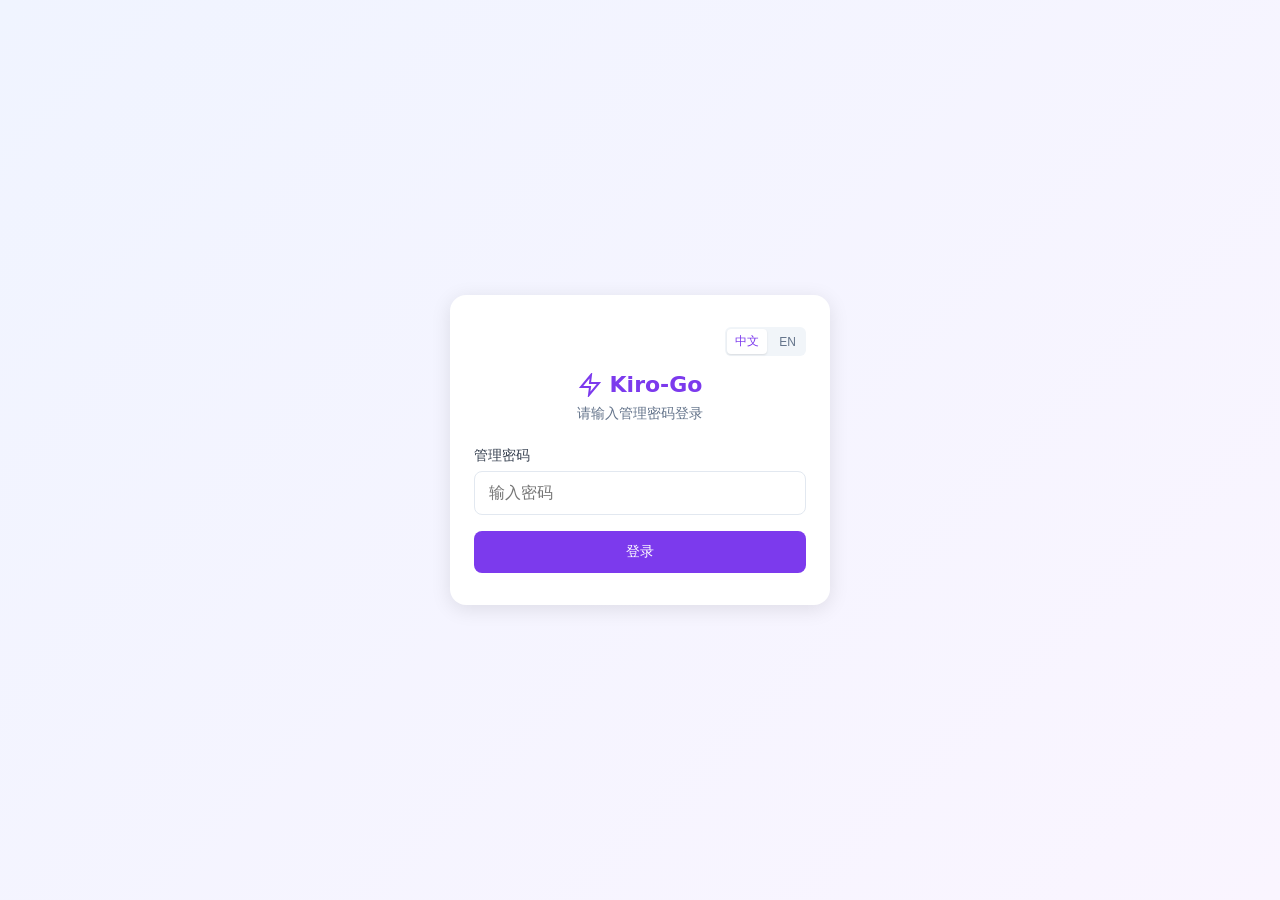
==== web/index-legacy.html @ 4f29f9e7 "feat: modernize admin web UI (#75) * feat: modernize admin web UI  * fix admin UI review feedback" ====
<!DOCTYPE html>
<html lang="zh">

<head>
    <meta charset="UTF-8">
    <meta name="viewport" content="width=device-width, initial-scale=1.0, maximum-scale=1.0, user-scalable=no">
    <title>Kiro-Go</title>
    <style>
        * {
            box-sizing: border-box;
            margin: 0;
            padding: 0;
        }

        body {
            font-family: system-ui, -apple-system, sans-serif;
            background: #f8fafc;
            color: #1e293b;
            min-height: 100vh;
            -webkit-tap-highlight-color: transparent;
        }

        .container {
            max-width: 1100px;
            margin: 0 auto;
            padding: 16px;
        }

        .login-wrapper {
            min-height: 100vh;
            display: flex;
            align-items: center;
            justify-content: center;
            background: linear-gradient(135deg, #f0f4ff 0%, #faf5ff 100%);
            padding: 16px;
        }

        .login-box {
            background: #fff;
            padding: 32px 24px;
            border-radius: 16px;
            box-shadow: 0 4px 20px rgba(0, 0, 0, 0.1);
            width: 100%;
            max-width: 380px;
        }

        .login-box h1 {
            text-align: center;
            color: #7c3aed;
            margin-bottom: 8px;
            font-size: 22px;
            justify-content: center;
        }

        .login-box p {
            text-align: center;
            color: #64748b;
            margin-bottom: 24px;
            font-size: 14px;
        }

        .form-group {
            margin-bottom: 16px;
        }

        label {
            display: block;
            margin-bottom: 6px;
            color: #374151;
            font-size: 14px;
            font-weight: 500;
        }

        input[type="text"],
        input[type="password"],
        input[type="number"],
        select,
        textarea {
            width: 100%;
            padding: 12px 14px;
            border: 1px solid #e2e8f0;
            border-radius: 8px;
            font-size: 16px;
            background: #fff;
            color: #1e293b;
            -webkit-appearance: none;
        }

        input:focus,
        textarea:focus {
            outline: none;
            border-color: #7c3aed;
            box-shadow: 0 0 0 3px rgba(124, 58, 237, 0.1);
        }

        textarea {
            resize: vertical;
            min-height: 100px;
            font-family: monospace;
            font-size: 14px;
        }

        .btn {
            padding: 12px 18px;
            border: none;
            border-radius: 8px;
            cursor: pointer;
            font-size: 14px;
            font-weight: 500;
            transition: all 0.2s;
            touch-action: manipulation;
        }

        .btn-primary {
            background: #7c3aed;
            color: white;
        }

        .btn-primary:hover,
        .btn-primary:active {
            background: #6d28d9;
        }

        .btn-danger {
            background: #ef4444;
            color: white;
        }

        .btn-secondary {
            background: #f1f5f9;
            color: #374151;
        }

        .btn-success {
            background: #10B981;
            color: white;
        }

        .btn-sm {
            padding: 8px 12px;
            font-size: 13px;
        }

        .card {
            background: #fff;
            border-radius: 12px;
            padding: 16px;
            margin-bottom: 16px;
            box-shadow: 0 1px 3px rgba(0, 0, 0, 0.1);
        }

        .card-header {
            display: flex;
            justify-content: space-between;
            align-items: center;
            margin-bottom: 16px;
            padding-bottom: 12px;
            border-bottom: 1px solid #e2e8f0;
            flex-wrap: wrap;
            gap: 12px;
        }

        .card-title {
            font-size: 16px;
            font-weight: 600;
        }

        .card-actions {
            display: flex;
            gap: 8px;
            flex-wrap: wrap;
        }

        .stats-grid {
            display: grid;
            grid-template-columns: repeat(3, 1fr);
            gap: 10px;
            margin-bottom: 20px;
        }

        .stat-card {
            background: #fff;
            border-radius: 10px;
            padding: 12px 8px;
            text-align: center;
            box-shadow: 0 1px 3px rgba(0, 0, 0, 0.1);
        }

        .stat-value {
            font-size: 20px;
            font-weight: 700;
            color: #7c3aed;
        }

        .stat-label {
            font-size: 11px;
            color: #64748b;
            margin-top: 2px;
        }

        .badge {
            display: inline-block;
            padding: 3px 8px;
            border-radius: 4px;
            font-size: 11px;
            font-weight: 500;
            white-space: nowrap;
        }

        .badge-success {
            background: #dcfce7;
            color: #16a34a;
        }

        .badge-warning {
            background: #fef3c7;
            color: #d97706;
        }

        .badge-error {
            background: #fee2e2;
            color: #dc2626;
        }

        .badge-info {
            background: #ede9fe;
            color: #7c3aed;
        }

        .badge-pro {
            background: #3b82f6;
            color: white;
        }

        .badge-proplus {
            background: #8b5cf6;
            color: white;
        }

        .badge-power {
            background: #f59e0b;
            color: white;
        }

        .badge-free {
            background: #6b7280;
            color: white;
        }

        .badge-trial {
            background: #10b981;
            color: white;
        }

        .badge-banned {
            background: #dc2626;
            color: white;
        }

        .badge-suspended {
            background: #f59e0b;
            color: white;
        }

        .modal {
            display: none;
            position: fixed;
            top: 0;
            left: 0;
            width: 100%;
            height: 100%;
            background: rgba(0, 0, 0, 0.5);
            z-index: 1000;
            padding: 16px;
            overflow-y: auto;
        }

        .modal.active {
            display: flex;
            align-items: flex-start;
            justify-content: center;
            padding-top: 5vh;
        }

        .modal-content {
            background: #fff;
            border-radius: 12px;
            padding: 20px;
            width: 100%;
            max-width: 600px;
            margin-bottom: 20px;
        }

        .modal-header {
            display: flex;
            justify-content: space-between;
            align-items: center;
            margin-bottom: 20px;
        }

        .modal-title {
            font-size: 18px;
            font-weight: 600;
        }

        .modal-close {
            background: none;
            border: none;
            font-size: 28px;
            cursor: pointer;
            color: #64748b;
            padding: 0 8px;
        }

        .modal-footer {
            margin-top: 20px;
            display: flex;
            gap: 10px;
            justify-content: flex-end;
        }

        .switch {
            position: relative;
            display: inline-block;
            width: 44px;
            height: 24px;
            flex-shrink: 0;
        }

        .switch input {
            opacity: 0;
            width: 0;
            height: 0;
            position: absolute;
        }

        .slider {
            position: absolute;
            cursor: pointer;
            top: 0;
            left: 0;
            right: 0;
            bottom: 0;
            background: #cbd5e1;
            border-radius: 24px;
            transition: 0.3s;
        }

        .slider:before {
            position: absolute;
            content: "";
            height: 18px;
            width: 18px;
            left: 3px;
            bottom: 3px;
            background: white;
            border-radius: 50%;
            transition: 0.3s;
        }

        input:checked+.slider {
            background: #7c3aed;
        }

        input:checked+.slider:before {
            transform: translateX(20px);
        }

        .tabs {
            display: flex;
            gap: 4px;
            margin-bottom: 16px;
            background: #f1f5f9;
            padding: 4px;
            border-radius: 10px;
            overflow-x: auto;
            -webkit-overflow-scrolling: touch;
        }

        .tab {
            padding: 10px 16px;
            border-radius: 8px;
            cursor: pointer;
            color: #64748b;
            font-weight: 500;
            font-size: 14px;
            white-space: nowrap;
            flex-shrink: 0;
        }

        .tab:hover {
            color: #374151;
        }

        .tab.active {
            background: #fff;
            color: #7c3aed;
            box-shadow: 0 1px 3px rgba(0, 0, 0, 0.1);
        }

        .hidden {
            display: none !important;
        }

        .message {
            padding: 12px 16px;
            border-radius: 8px;
            margin-bottom: 12px;
            font-size: 14px;
        }

        .message-error {
            background: #fee2e2;
            color: #dc2626;
        }

        .endpoint {
            background: #f8fafc;
            padding: 12px;
            border-radius: 8px;
            font-family: monospace;
            font-size: 12px;
            margin-bottom: 10px;
            display: flex;
            justify-content: space-between;
            align-items: center;
            gap: 10px;
            word-break: break-all;
        }

        .endpoint span {
            flex: 1;
        }

        .header {
            display: flex;
            align-items: center;
            justify-content: space-between;
            margin-bottom: 16px;
            gap: 12px;
        }

        .header h1 {
            font-size: 18px;
            color: #7c3aed;
        }

        .account-card {
            background: #fff;
            border-radius: 12px;
            padding: 14px;
            margin-bottom: 12px;
            box-shadow: 0 1px 3px rgba(0, 0, 0, 0.1);
            border-left: 4px solid #7c3aed;
        }

        .account-header {
            display: flex;
            justify-content: space-between;
            align-items: flex-start;
            margin-bottom: 10px;
            gap: 10px;
        }

        .account-info {
            flex: 1;
            min-width: 0;
        }

        .account-email {
            font-weight: 600;
            font-size: 14px;
            color: #1e293b;
            word-break: break-all;
        }

        .account-meta {
            display: flex;
            gap: 6px;
            flex-wrap: wrap;
            margin-top: 6px;
        }

        .account-usage {
            margin: 10px 0;
        }

        .usage-bar {
            height: 6px;
            background: #e2e8f0;
            border-radius: 3px;
            overflow: hidden;
        }

        .usage-fill {
            height: 100%;
            background: #7c3aed;
            border-radius: 3px;
            transition: width 0.3s;
        }

        .usage-fill.high {
            background: #f59e0b;
        }

        .usage-fill.critical {
            background: #ef4444;
        }

        .usage-text {
            display: flex;
            justify-content: space-between;
            font-size: 11px;
            color: #64748b;
            margin-top: 4px;
        }

        .usage-label {
            font-size: 12px;
            color: #64748b;
            margin-bottom: 4px;
            font-weight: 500;
        }

        .account-usage+.account-usage {
            margin-top: 8px;
        }

        .badge-trial {
            background: #10b981;
            color: white;
        }

        .account-stats {
            display: grid;
            grid-template-columns: repeat(5, 1fr);
            gap: 6px;
            margin-top: 10px;
            padding-top: 10px;
            border-top: 1px solid #e2e8f0;
        }

        .account-stat {
            text-align: center;
        }

        .account-stat-value {
            font-weight: 600;
            font-size: 13px;
        }

        .account-stat-label {
            font-size: 10px;
            color: #64748b;
        }

        .account-actions {
            display: flex;
            gap: 6px;
            flex-shrink: 0;
            flex-wrap: wrap;
        }

        .detail-section {
            margin-bottom: 20px;
        }

        .detail-section h4 {
            font-size: 13px;
            color: #64748b;
            margin-bottom: 10px;
            text-transform: uppercase;
            letter-spacing: 0.5px;
        }

        .detail-grid {
            display: grid;
            grid-template-columns: 1fr;
            gap: 10px;
        }

        .detail-item {
            background: #f8fafc;
            padding: 10px 12px;
            border-radius: 8px;
        }

        .detail-label {
            font-size: 11px;
            color: #64748b;
            margin-bottom: 2px;
        }

        .detail-value {
            font-size: 13px;
            font-weight: 500;
            word-break: break-all;
        }

        .model-list {
            display: grid;
            gap: 8px;
            max-height: 250px;
            overflow-y: auto;
        }

        .model-item {
            background: #f8fafc;
            padding: 14px 16px;
            border-radius: 8px;
            margin-bottom: 10px;
            transition: background 0.2s ease;
        }

        .model-item:last-child {
            margin-bottom: 0;
        }

        .model-item:hover {
            background: #f1f5f9;
        }

        .model-name {
            font-weight: 600;
            font-size: 14px;
            color: #0f172a;
            line-height: 1.4;
        }

        .model-credit {
            font-size: 13px;
            margin-top: 4px;
        }

        .credit-ratio {
            color: #7c3aed;
            font-weight: 600;
        }

        .model-info {
            font-size: 12px;
            color: #64748b;
            margin-top: 6px;
            line-height: 1.5;
        }

        .btn-icon {
            display: inline-flex;
            align-items: center;
            justify-content: center;
            width: 36px;
            height: 36px;
            padding: 0;
        }

        .btn-icon svg {
            width: 18px;
            height: 18px;
        }

        .loading {
            opacity: 0.6;
            pointer-events: none;
        }

        .logo {
            display: flex;
            align-items: center;
            gap: 8px;
        }

        .logo svg {
            width: 24px;
            height: 24px;
            color: #7c3aed;
        }

        .machine-id-row {
            display: flex;
            gap: 8px;
            align-items: stretch;
            flex-wrap: wrap;
        }

        .machine-id-row input {
            flex: 1;
            min-width: 200px;
            font-family: monospace;
            font-size: 11px;
        }

        .machine-id-row .btn {
            flex-shrink: 0;
        }

        .lang-switch {
            display: flex;
            gap: 4px;
            background: #f1f5f9;
            padding: 2px;
            border-radius: 6px;
        }

        .lang-btn {
            padding: 4px 8px;
            border: none;
            background: transparent;
            cursor: pointer;
            font-size: 12px;
            border-radius: 4px;
            color: #64748b;
        }

        .lang-btn.active {
            background: #fff;
            color: #7c3aed;
            box-shadow: 0 1px 2px rgba(0, 0, 0, 0.1);
        }

        .header-right {
            display: flex;
            align-items: center;
            gap: 10px;
        }

        @media (max-width: 640px) {
            .container {
                padding: 12px;
            }

            .stats-grid {
                grid-template-columns: repeat(3, 1fr);
                gap: 8px;
            }

            .stat-card {
                padding: 10px 6px;
            }

            .stat-value {
                font-size: 18px;
            }

            .stat-label {
                font-size: 10px;
            }

            .card {
                padding: 14px;
            }

            .card-header {
                flex-direction: column;
                align-items: flex-start;
            }

            .card-actions {
                width: 100%;
            }

            .card-actions .btn {
                flex: 1;
                text-align: center;
            }

            .account-header {
                flex-direction: column;
            }

            .account-actions {
                width: 100%;
                justify-content: flex-start;
            }

            .account-actions .btn {
                padding: 8px 10px;
                font-size: 12px;
            }

            .account-stats {
                grid-template-columns: repeat(2, 1fr);
            }

            .detail-grid {
                grid-template-columns: 1fr;
            }

            .tabs {
                gap: 2px;
            }

            .tab {
                padding: 10px 12px;
                font-size: 13px;
            }

            .modal-content {
                padding: 16px;
            }

            .endpoint {
                flex-direction: column;
                align-items: stretch;
            }

            .endpoint .btn {
                width: 100%;
            }

            .machine-id-row {
                flex-direction: column;
            }

            .machine-id-row input {
                min-width: 100%;
            }

            .machine-id-row .btn {
                width: 100%;
            }
        }

        @media (min-width: 641px) {
            .detail-grid {
                grid-template-columns: repeat(2, 1fr);
            }
        }

        /* 隐私模式开关样式 */
        .privacy-toggle {
            white-space: nowrap;
        }

        @media (max-width: 640px) {
            .privacy-toggle {
                order: -1;
                width: 100%;
                justify-content: space-between;
                padding: 8px 0;
                border-bottom: 1px solid #e2e8f0;
                margin-bottom: 8px;
            }

            .privacy-toggle span {
                font-size: 14px;
            }
        }
    </style>
</head>

<body>
    <div id="loginPage" class="login-wrapper">
        <div class="login-box">
            <div style="display:flex;justify-content:flex-end;margin-bottom:16px">
                <div class="lang-switch">
                    <button class="lang-btn" data-lang="zh" onclick="setLang('zh')">中文</button>
                    <button class="lang-btn" data-lang="en" onclick="setLang('en')">EN</button>
                </div>
            </div>
            <h1 class="logo"><svg viewBox="0 0 24 24" fill="none" stroke="currentColor" stroke-width="2">
                    <path d="M13 2L3 14h9l-1 8 10-12h-9l1-8z" />
                </svg>Kiro-Go</h1>
            <p data-i18n="login.subtitle"></p>
            <div class="form-group">
                <label data-i18n="login.password"></label>
                <input type="password" id="pwdField" data-i18n-placeholder="login.passwordPlaceholder"
                    autocomplete="off">
            </div>
            <button type="button" class="btn btn-primary" style="width:100%" onclick="login()"
                data-i18n="login.submit"></button>
            <div id="loginError" class="message message-error hidden" style="margin-top:12px"></div>
        </div>
    </div>
    <div id="mainPage" class="container hidden">
        <div class="header">
            <h1 class="logo"><svg viewBox="0 0 24 24" fill="none" stroke="currentColor" stroke-width="2">
                    <path d="M13 2L3 14h9l-1 8 10-12h-9l1-8z" />
                </svg>Kiro-Go</h1>
            <div class="header-right">
                <div class="lang-switch">
                    <button class="lang-btn" data-lang="zh" onclick="setLang('zh')">中文</button>
                    <button class="lang-btn" data-lang="en" onclick="setLang('en')">EN</button>
                </div>
                <span class="badge badge-success" id="statusBadge" data-i18n="status.running"></span>
                <span class="badge badge-info" id="versionBadge" style="cursor:pointer" onclick="checkUpdate(true)"></span>
                <button class="btn btn-sm btn-danger" onclick="logout()" data-i18n="common.logout" style="padding:4px 12px;font-size:12px"></button>
            </div>
        </div>
        <div class="stats-grid">
            <div class="stat-card">
                <div class="stat-value" id="statAccounts">0</div>
                <div class="stat-label" data-i18n="stats.accounts"></div>
            </div>
            <div class="stat-card">
                <div class="stat-value" id="statRequests">0</div>
                <div class="stat-label" data-i18n="stats.requests"></div>
            </div>
            <div class="stat-card">
                <div class="stat-value" id="statSuccess">0</div>
                <div class="stat-label" data-i18n="stats.success"></div>
            </div>
            <div class="stat-card">
                <div class="stat-value" id="statFailed">0</div>
                <div class="stat-label" data-i18n="stats.failed"></div>
            </div>
            <div class="stat-card">
                <div class="stat-value" id="statTokens">0</div>
                <div class="stat-label">Tokens</div>
            </div>
            <div class="stat-card">
                <div class="stat-value" id="statCredits">0</div>
                <div class="stat-label">Credits</div>
            </div>
        </div>
        <div class="tabs">
            <div class="tab active" data-tab="accounts" data-i18n="tabs.accounts"></div>
            <div class="tab" data-tab="settings" data-i18n="tabs.settings"></div>
            <div class="tab" data-tab="api" data-i18n="tabs.api"></div>
        </div>
        <div id="tabAccounts" class="tab-content">
            <div class="card">
                <div class="card-header">
                    <span class="card-title" data-i18n="accounts.title"></span>
                    <div class="card-actions">
                        <div class="privacy-toggle" style="display:flex;align-items:center;gap:8px;cursor:pointer;user-select:none">
                            <span style="font-size:13px;color:#374151;font-weight:500" data-i18n="privacy.label"></span>
                            <label class="switch" style="margin:0">
                                <input type="checkbox" id="privacyModeToggle" checked onchange="togglePrivacyMode()">
                                <span class="slider"></span>
                            </label>
                        </div>
                        <button class="btn btn-secondary btn-sm" onclick="showExportModal()" data-i18n="accounts.export"></button>
                        <button class="btn btn-secondary btn-sm" onclick="refreshAllModels()" data-i18n="models.refreshAll"></button>
                        <button class="btn btn-primary btn-sm" onclick="showModal('add')" data-i18n="accounts.add"></button>
                    </div>
                </div>
                <div id="accountsToolbar" style="display:flex;gap:8px;align-items:center;padding:0 20px 12px">
                    <label style="display:flex;align-items:center;gap:4px;cursor:pointer;user-select:none;flex-shrink:0"><input type="checkbox" id="selectAllCheckbox" onchange="toggleSelectAll(this.checked)" style="width:15px;height:15px;cursor:pointer"> <span style="font-size:13px;color:#374151" data-i18n="batch.selectAll"></span></label>
                    <div style="height:16px;width:1px;background:#e2e8f0;flex-shrink:0"></div>
                    <div id="batchBar" style="display:none;align-items:center;gap:6px;flex-shrink:0">
                        <span id="batchCount" style="font-size:12px;color:#7c3aed;font-weight:600;white-space:nowrap"></span>
                        <button class="btn btn-sm btn-primary" onclick="batchAction('enable')" style="padding:3px 10px;font-size:12px" data-i18n="batch.enable"></button>
                        <button class="btn btn-sm btn-secondary" onclick="batchAction('disable')" style="padding:3px 10px;font-size:12px" data-i18n="batch.disable"></button>
                        <button class="btn btn-sm btn-secondary" onclick="batchAction('refresh')" style="padding:3px 10px;font-size:12px" data-i18n="batch.refresh"></button>
                        <button class="btn btn-sm btn-secondary" onclick="batchRefreshModels()" style="padding:3px 10px;font-size:12px" data-i18n="batch.refreshModels"></button>
                        <div style="height:16px;width:1px;background:#e2e8f0;flex-shrink:0"></div>
                    </div>
                    <div style="display:flex;gap:6px;align-items:center;margin-left:auto;flex-shrink:0">
                        <input type="text" id="filterSearch" oninput="onFilterChange()" style="width:260px;padding:8px 12px;border:1px solid #e2e8f0;border-radius:6px;font-size:14px;outline:none" data-i18n-placeholder="filter.search">
                        <select id="filterStatusSelect" onchange="onFilterChange()" style="padding:4px 6px;border:1px solid #e2e8f0;border-radius:6px;font-size:12px;background:#fff;cursor:pointer">
                            <option value="all" data-i18n="filter.all"></option>
                            <option value="enabled" data-i18n="filter.enabled"></option>
                            <option value="disabled" data-i18n="filter.disabled"></option>
                            <option value="banned" data-i18n="filter.banned"></option>
                        </select>
                    </div>
                </div>
                <div id="accountsList"></div>
            </div>
        </div>
        <div id="tabSettings" class="tab-content hidden">
            <div class="card">
                <div class="card-header"><span class="card-title" data-i18n="settings.apiSettings"></span></div>
                <div class="form-group">
                    <label style="display:flex;align-items:center;gap:10px">
                        <label class="switch"><input type="checkbox" id="requireApiKey"><span
                                class="slider"></span></label>
                        <span data-i18n="settings.enableApiKey"></span>
                    </label>
                </div>
                <div class="form-group"><label>API Key</label><div style="display:flex;gap:8px;align-items:stretch"><input type="text" id="apiKeyInput" style="flex:1"
                        data-i18n-placeholder="settings.apiKeyPlaceholder"><button class="btn btn-sm btn-secondary" onclick="generateApiKey()" data-i18n="settings.generateApiKey"></button></div></div>
                <button class="btn btn-primary" onclick="saveSettings()" data-i18n="common.save"></button>
            </div>
            <div class="card">
                <div class="card-header"><span class="card-title" data-i18n="settings.usageSettings"></span></div>
                <div class="form-group">
                    <label style="display:flex;align-items:center;gap:10px">
                        <label class="switch"><input type="checkbox" id="allowOverUsage"><span
                                class="slider"></span></label>
                        <span data-i18n="settings.allowOverUsage"></span>
                    </label>
                    <small style="color:#64748b;font-size:12px;margin-top:4px;display:block"
                        data-i18n="settings.allowOverUsageHint"></small>
                </div>
                <button class="btn btn-primary" onclick="saveOverUsageConfig()" data-i18n="common.save"></button>
            </div>
            <div class="card">
                <div class="card-header"><span class="card-title" data-i18n="settings.thinkingSettings"></span></div>
                <div class="form-group">
                    <label data-i18n="settings.thinkingSuffix"></label>
                    <input type="text" id="thinkingSuffix" placeholder="-thinking">
                    <small style="color:#64748b;font-size:12px;margin-top:4px;display:block"
                        data-i18n="settings.thinkingSuffixHint"></small>
                </div>
                <div class="form-group">
                    <label data-i18n="settings.openaiFormat"></label>
                    <select id="openaiThinkingFormat">
                        <option value="reasoning_content">reasoning_content (DeepSeek)</option>
                        <option value="thinking">&lt;thinking&gt; (Claude)</option>
                        <option value="think">&lt;think&gt; (OpenAI)</option>
                    </select>
                </div>
                <div class="form-group">
                    <label data-i18n="settings.claudeFormat"></label>
                    <select id="claudeThinkingFormat">
                        <option value="thinking">&lt;thinking&gt; (Claude)</option>
                        <option value="think">&lt;think&gt; (OpenAI)</option>
                        <option value="reasoning_content" data-i18n="settings.noTag"></option>
                    </select>
                </div>
                <button class="btn btn-primary" onclick="saveThinkingConfig()"
                    data-i18n="settings.saveThinking"></button>
            </div>
            <div class="card">
                <div class="card-header"><span class="card-title" data-i18n="settings.endpointSettings"></span></div>
                <div class="form-group">
                    <label data-i18n="settings.preferredEndpoint"></label>
                    <select id="preferredEndpoint">
                        <option value="auto" data-i18n="settings.endpointAuto"></option>
                        <option value="kiro">Kiro IDE</option>
                        <option value="codewhisperer">CodeWhisperer</option>
                        <option value="amazonq">AmazonQ</option>
                    </select>
                    <small style="color:#64748b;font-size:12px;margin-top:4px;display:block"
                        data-i18n="settings.endpointHint"></small>
                </div>
                <div class="form-group">
                    <label style="display:flex;align-items:center;gap:8px;cursor:pointer">
                        <input type="checkbox" id="endpointFallback" checked>
                        <span data-i18n="settings.endpointFallback"></span>
                    </label>
                    <small style="color:#64748b;font-size:12px;margin-top:4px;display:block"
                        data-i18n="settings.endpointFallbackHint"></small>
                </div>
                <button class="btn btn-primary" onclick="saveEndpointConfig()"
                    data-i18n="settings.saveEndpoint"></button>
            </div>
            <div class="card">
                <div class="card-header"><span class="card-title" data-i18n="settings.adminPassword"></span></div>
                <div class="form-group"><label data-i18n="settings.newPassword"></label><input type="password"
                        id="newPassword" data-i18n-placeholder="settings.newPasswordPlaceholder"></div>
                <button class="btn btn-primary" onclick="changePassword()" data-i18n="settings.changePassword"></button>
            </div>
            <div class="card">
                <div class="card-header"><span class="card-title" data-i18n="settings.proxySettings"></span></div>
                <div class="form-group">
                    <label data-i18n="settings.proxyType"></label>
                    <select id="proxyType" onchange="onProxyTypeChange()">
                        <option value="none" data-i18n="settings.proxyNone"></option>
                        <option value="socks5">SOCKS5</option>
                        <option value="http">HTTP</option>
                    </select>
                </div>
                <div id="proxyFields" style="display:none">
                    <div class="form-group">
                        <label data-i18n="settings.proxyHost"></label>
                        <div style="display:flex;gap:8px;align-items:stretch">
                            <input type="text" id="proxyHost" style="flex:1" placeholder="127.0.0.1">
                            <input type="number" id="proxyPort" style="width:90px" placeholder="1080" min="1" max="65535">
                        </div>
                    </div>
                    <div class="form-group">
                        <label data-i18n="settings.proxyAuth"></label>
                        <div style="display:flex;gap:8px">
                            <input type="text" id="proxyUsername" style="flex:1" data-i18n-placeholder="settings.proxyUsername" autocomplete="off">
                            <input type="password" id="proxyPassword" style="flex:1" data-i18n-placeholder="settings.proxyPassword" autocomplete="new-password">
                        </div>
                    </div>
                </div>
                <button class="btn btn-primary" onclick="saveProxyConfig()" data-i18n="settings.saveProxy"></button>
            </div>
            <div class="card">
                <div class="card-header"><span class="card-title" data-i18n="settings.promptFilter"></span></div>
                <div class="form-group">
                    <label style="font-weight:600;margin-bottom:12px;display:block" data-i18n="settings.builtinFilters"></label>
                    <div style="display:flex;flex-direction:column;gap:12px">
                        <div>
                            <label style="display:flex;align-items:center;gap:10px">
                                <label class="switch"><input type="checkbox" id="filterClaudeCode"><span class="slider"></span></label>
                                <span data-i18n="settings.filterClaudeCode"></span>
                            </label>
                            <small style="color:#64748b;font-size:12px;margin-top:4px;display:block;margin-left:54px" data-i18n="settings.filterClaudeCodeHint"></small>
                        </div>
                        <div>
                            <label style="display:flex;align-items:center;gap:10px">
                                <label class="switch"><input type="checkbox" id="filterEnvNoise"><span class="slider"></span></label>
                                <span data-i18n="settings.filterEnvNoise"></span>
                            </label>
                            <small style="color:#64748b;font-size:12px;margin-top:4px;display:block;margin-left:54px" data-i18n="settings.filterEnvNoiseHint"></small>
                        </div>
                        <div>
                            <label style="display:flex;align-items:center;gap:10px">
                                <label class="switch"><input type="checkbox" id="filterStripBoundaries"><span class="slider"></span></label>
                                <span data-i18n="settings.filterStripBoundaries"></span>
                            </label>
                            <small style="color:#64748b;font-size:12px;margin-top:4px;display:block;margin-left:54px" data-i18n="settings.filterStripBoundariesHint"></small>
                        </div>
                    </div>
                </div>
                <div class="form-group" style="margin-top:16px">
                    <label style="font-weight:600;margin-bottom:8px;display:block" data-i18n="settings.customRules"></label>
                    <div id="promptFilterRules" style="margin-bottom:8px"></div>
                    <div style="display:flex;gap:8px;flex-wrap:wrap">
                        <button class="btn btn-sm btn-secondary" onclick="addPromptRule('regex')" data-i18n="promptFilter.addRegex"></button>
                        <button class="btn btn-sm btn-secondary" onclick="addPromptRule('lines-containing')" data-i18n="promptFilter.addContains"></button>
                    </div>
                </div>
                <button class="btn btn-primary" onclick="savePromptFilter()" data-i18n="settings.savePromptFilter"></button>
            </div>
            <div class="card">
                <div class="card-header"><span class="card-title" data-i18n="settings.statistics"></span></div>
                <button class="btn btn-danger" onclick="resetStats()" data-i18n="settings.resetStats"></button>
            </div>
        </div>
        <div id="tabApi" class="tab-content hidden">
            <div class="card">
                <div class="card-header"><span class="card-title" data-i18n="api.endpoints"></span></div>
                <p style="margin-bottom:10px;font-weight:500;font-size:14px">Claude API</p>
                <div class="endpoint"><span id="claudeEndpoint"></span><button class="btn btn-sm btn-secondary"
                        onclick="copy('claudeEndpoint')" data-i18n="common.copy"></button></div>
                <p style="margin:14px 0 10px;font-weight:500;font-size:14px">OpenAI API</p>
                <div class="endpoint"><span id="openaiEndpoint"></span><button class="btn btn-sm btn-secondary"
                        onclick="copy('openaiEndpoint')" data-i18n="common.copy"></button></div>
                <p style="margin:14px 0 10px;font-weight:500;font-size:14px" data-i18n="api.modelList"></p>
                <div class="endpoint"><span id="modelsEndpoint"></span><button class="btn btn-sm btn-secondary"
                        onclick="copy('modelsEndpoint')" data-i18n="common.copy"></button></div>
                <p style="margin:14px 0 10px;font-weight:500;font-size:14px" data-i18n="api.stats"></p>
                <div class="endpoint"><span id="statsEndpoint"></span><button class="btn btn-sm btn-secondary"
                        onclick="copy('statsEndpoint')" data-i18n="common.copy"></button></div>
                <p style="font-size:12px;color:#64748b;margin-top:4px" data-i18n="api.statsHint"></p>
            </div>
        </div>
    </div>
    <div id="addModal" class="modal">
        <div class="modal-content">
            <div class="modal-header"><span class="modal-title" id="modalTitle"></span><button class="modal-close"
                    onclick="closeModal()">&times;</button></div>
            <div id="modalBody"></div>
        </div>
    </div>
    <div id="detailModal" class="modal">
        <div class="modal-content">
            <div class="modal-header"><span class="modal-title" data-i18n="detail.title"></span><button
                    class="modal-close" onclick="closeDetailModal()">&times;</button></div>
            <div id="detailBody"></div>
        </div>
    </div>
    <div id="exportModal" class="modal">
        <div class="modal-content">
            <div class="modal-header"><span class="modal-title" data-i18n="export.title"></span><button
                    class="modal-close" onclick="closeExportModal()">&times;</button></div>
            <div id="exportBody"></div>
        </div>
    </div>
    <div id="updateModal" class="modal">
        <div class="modal-content">
            <div class="modal-header"><span class="modal-title" data-i18n="update.title"></span><button
                    class="modal-close" onclick="closeUpdateModal()">&times;</button></div>
            <div id="updateBody"></div>
        </div>
    </div>
    <script>
        const i18n = {
            zh: {
                'login.subtitle': '请输入管理密码登录',
                'login.password': '管理密码',
                'login.passwordPlaceholder': '输入密码',
                'login.submit': '登录',
                'login.error': '密码错误',
                'login.connectError': '连接失败',
                'status.running': '运行中',
                'stats.accounts': '账号',
                'stats.requests': '请求',
                'stats.success': '成功',
                'stats.failed': '失败',
                'tabs.accounts': '账号',
                'tabs.settings': '设置',
                'tabs.api': 'API',
                'accounts.title': '账号列表',
                'accounts.add': '添加账号',
                'accounts.empty': '暂无账号',
                'accounts.refresh': '刷新',
                'accounts.detail': '详情',
                'accounts.enable': '启用',
                'accounts.disable': '禁用',
                'accounts.delete': '删除',
                'accounts.requests': '请求',
                'accounts.tokens': 'Tokens',
                'accounts.credits': 'Credits',
                'accounts.expiry': '到期',
                'accounts.noToken': '无Token',
                'accounts.expired': '已过期',
                'accounts.disabled': '已禁用',
                'accounts.normal': '正常',
                'accounts.enabled': '已启用',
                'accounts.banned': '已封禁',
                'accounts.suspended': '已暂停',
                'accounts.refreshFailed': '刷新失败',
                'accounts.confirmDelete': '确定删除？',
                'accounts.mainQuota': '主配额',
                'accounts.trialQuota': '试用配额',
                'accounts.trial': '试用中',
                'accounts.trialExpired': '已过期',
                'accounts.trialToday': '今天到期',
                'accounts.copyJSON': '复制 JSON',
                'accounts.copyJSONSuccess': 'JSON 已复制到剪贴板',
                'accounts.trialDays': '天后到期',
                'accounts.overage': '超额调用',
                'time.expired': '已过期',
                'time.minutes': '分钟',
                'time.hours': '小时',
                'time.days': '天',
                'settings.apiSettings': 'API 设置',
                'settings.enableApiKey': '启用 API Key 验证',
                'settings.apiKeyPlaceholder': '留空则不验证',
                'settings.generateApiKey': '随机生成',
                'settings.usageSettings': '用量控制',
                'settings.allowOverUsage': '允许超额使用',
                'settings.allowOverUsageHint': '开启后，即使账号额度用尽也会继续使用该账号处理请求，不再因余额不足而报错',
                'settings.overUsageSaved': '超额使用设置已保存',
                'settings.thinkingSettings': 'Thinking 模式设置',
                'settings.thinkingSuffix': '触发后缀',
                'settings.thinkingSuffixHint': '模型名称加此后缀即启用思考模式，如 claude-sonnet-4.5-thinking',
                'settings.openaiFormat': 'OpenAI API 输出格式',
                'settings.claudeFormat': 'Claude API 输出格式',
                'settings.noTag': '直接输出 (无标签)',
                'settings.saveThinking': '保存 Thinking 设置',
                'settings.thinkingSaved': 'Thinking 设置已保存',
                'settings.endpointSettings': 'Kiro 端点设置',
                'settings.preferredEndpoint': '首选端点',
                'settings.endpointAuto': '自动选择',
                'settings.endpointHint': '选择首选端点，自动选择模式下会根据可用性自动选择端点',
                'settings.endpointFallback': '端点不可用时自动切换',
                'settings.endpointFallbackHint': '关闭后，仅使用选定的端点，不会自动切换到其他端点',
                'settings.saveEndpoint': '保存端点设置',
                'settings.endpointSaved': '端点设置已保存',
                'settings.adminPassword': '管理密码',
                'settings.newPassword': '新密码',
                'settings.newPasswordPlaceholder': '输入新密码',
                'settings.changePassword': '修改密码',
                'settings.passwordRequired': '请输入新密码',
                'settings.passwordChanged': '密码已修改',
                'settings.statistics': '统计',
                'settings.resetStats': '重置统计',
                'settings.confirmReset': '确定重置统计？',
                'settings.proxySettings': '出站代理设置',
                'settings.proxyType': '代理类型',
                'settings.proxyNone': '直连（不使用代理）',
                'settings.proxyHost': '地址 / 端口',
                'settings.proxyAuth': '认证（可选）',
                'settings.proxyUsername': '用户名',
                'settings.proxyPassword': '密码',
                'settings.proxyHostRequired': '请填写代理地址和端口',
                'settings.saveProxy': '保存代理设置',
                'settings.proxySaved': '代理设置已保存',
                'settings.promptFilter': 'System Prompt 过滤',
                'settings.builtinFilters': '内置过滤器',
                'settings.filterClaudeCode': '替换 Claude Code CLI 系统提示',
                'settings.filterClaudeCodeHint': '检测到 Claude Code 内置系统提示时，替换为精简的后端提示词，避免泄露大量 CLI 指令到请求体。',
                'settings.filterEnvNoise': '过滤环境噪音行',
                'settings.filterEnvNoiseHint': '移除系统提示中注入的环境变量、Git 状态、最近提交等噪音内容。',
                'settings.filterStripBoundaries': '移除边界标记',
                'settings.filterStripBoundariesHint': '移除 --- SYSTEM PROMPT --- / --- END SYSTEM PROMPT --- 等边界标记行。',
                'settings.savePromptFilter': '保存过滤设置',
                'settings.promptFilterSaved': '过滤设置已保存',
                'settings.customRules': '自定义过滤规则',
                'api.endpoints': 'API 端点',
                'api.modelList': '模型列表',
                'api.stats': '统计数据',
                'api.statsHint': '需要在请求头中携带 API Key 鉴权（Authorization: Bearer sk-xxx），未启用 API Key 验证时无需鉴权',
                'detail.title': '账号详情',
                'detail.basicInfo': '基本信息',
                'detail.email': '邮箱',
                'detail.userId': '用户ID',
                'detail.authMethod': '认证方式',
                'detail.region': 'Region',
                'detail.machineId': '机器码',
                'detail.generate': '生成',
                'detail.subscription': '订阅信息',
                'detail.subscriptionType': '订阅类型',
                'detail.tokenExpiry': 'Token到期',
                'detail.usage': '用量',
                'detail.mainQuota': '主配额',
                'detail.trialQuota': '试用配额',
                'detail.trialStatus': '试用状态',
                'detail.trialExpiry': '试用到期',
                'detail.resetDate': '重置日期',
                'detail.statistics': '统计',
                'detail.requestCount': '请求数',
                'detail.errorCount': '错误数',
                'detail.totalTokens': '总Tokens',
                'detail.totalCredits': '总Credits',
                'detail.models': '可用模型',
                'detail.loadModels': '加载',
                'detail.refreshModelCache': '刷新路由缓存',
                'detail.loading': '加载中...',
                'detail.noModels': '无可用模型',
                'detail.loadFailed': '加载失败',
                'detail.machineIdError': '机器码格式错误',
                'detail.saved': '已保存',
                'detail.saveFailed': '保存失败',
                'detail.generateFailed': '生成失败',
                'modal.addAccount': '添加账号',
                'modal.builderIdTitle': 'AWS Builder ID',
                'modal.builderIdDesc': '通过 AWS Builder ID 授权登录添加个人账号',
                'modal.iamTitle': 'IAM Identity Center (企业 SSO) 登录',
                'modal.iamDesc': '通过 IAM Identity Center (企业 SSO) 授权添加企业账号',
                'modal.ssoTitle': 'SSO Token',
                'modal.ssoDesc': '通过浏览器 x-amz-sso_authn Token 添加账号',
                'modal.localTitle': 'Kiro 本地缓存',
                'modal.localDesc': '通过 Kiro IDE 本地缓存文件添加账号',
                'modal.credentialsTitle': '凭证 JSON',
                'modal.credentialsDesc': '通过 Kiro Account Manager 导出的凭证添加账号',
                'modal.cookieTitle': 'Kiro 网页 Cookie',
                'modal.cookieDesc': '通过从 Kiro 网页 Cookie 中获取的 RefreshToken 添加账号',
                'cookie.howToGet': '如何获取 RefreshToken？',
                'cookie.step1': '打开浏览器，访问并登录',
                'cookie.step2': '在页面空白处右键 → 检查 → Application → Cookies → https://app.kiro.dev',
                'cookie.step3': '在列表中找到 <b>RefreshToken</b>，双击其 Value 列并复制',
                'cookie.refreshToken': 'RefreshToken',
                'cookie.provider': '登录方式',
                'cookie.github': 'GitHub',
                'cookie.google': 'Google',
                'cookie.refreshTokenPlaceholder': '粘贴 RefreshToken Cookie 的值',
                'cookie.refreshTokenMissing': '请填写 RefreshToken',
                'cookie.importSuccess': '账号添加成功',
                'cookie.link': 'https://app.kiro.dev/account/usage',
                'builderid.startLogin': '开始登录',
                'builderid.verifyCode': '请在浏览器中输入上方验证码',
                'builderid.verifyUrl': '验证链接',
                'builderid.open': '打开',
                'builderid.waiting': '等待授权中...',
                'builderid.success': '登录成功',
                'iam.startUrl': 'Start URL',
                'iam.loginUrl': '登录链接',
                'iam.completeLogin': '请在浏览器中完成登录，然后粘贴回调 URL',
                'iam.callbackUrl': '回调 URL',
                'iam.complete': '完成登录',
                'sso.howToGet': '如何获取 Token?',
                'sso.step1': '在浏览器中访问并登录',
                'sso.step2': '按 F12 打开开发者工具 → Application → Cookies',
                'sso.step3': '找到并复制',
                'sso.tokenLabel': 'x-amz-sso_authn',
                'sso.tokenHint': '*支持批量导入，每行一个 Token',
                'sso.tokenPlaceholder': '粘贴 x-amz-sso_authn 值',
                'sso.importSuccess': '成功添加 {0} 个账号',
                'sso.importPartial': '，{0} 个失败',
                'local.fileLocation': '文件位置',
                'local.loginChannel': '登录渠道',
                'local.tokenFile': 'kiro-auth-token.json',
                'local.tokenRequired': '*必填',
                'local.clientFile': '{hash}.json',
                'local.clientRequired': '*IdC 登录必填',
                'local.pasteOrUpload': '粘贴文件内容或上传文件',
                'local.upload': '上传',
                'local.tokenMissing': '请提供 kiro-auth-token.json 内容',
                'local.tokenInvalid': 'kiro-auth-token.json 格式错误',
                'local.refreshTokenMissing': '缺少 refreshToken',
                'local.clientMissing': 'IdC 登录需要提供 {hash}.json 内容',
                'local.clientInvalid': '{hash}.json 格式错误',
                'local.clientSecretMissing': '缺少 clientId 或 clientSecret',
                'local.importSuccess': '导入成功',
                'credentials.label': '凭证 JSON',
                'credentials.authMethod': '认证方式',
                'credentials.authHint': '*影响 Token 刷新方式',
                'credentials.social': 'Social (AWS Builder ID / Google / GitHub)',
                'credentials.idc': 'IAM Identity Center (企业 SSO)',
                'credentials.jsonError': 'JSON 格式错误',
                'credentials.batchHint': '支持单个对象、JSON 数组或 Kiro Account Manager 导出格式批量导入。必填: refreshToken。可选: provider (BuilderId/Enterprise/Github/Google), clientId, clientSecret',
                'common.save': '保存设置',
                'common.saved': '保存',
                'common.copy': '复制',
                'common.copied': '已复制',
                'common.cancel': '取消',
                'common.back': '返回',
                'common.add': '添加',
                'common.failed': '失败',
                'common.saveFailed': '保存失败',
                'common.logout': '退出登录',
                'accounts.export': '导出',
                'models.refreshAll': '刷新模型缓存',
                'models.confirmRefreshAll': '确定为所有已启用账号刷新模型缓存？',
                'models.refreshAllDone': '模型缓存刷新完成，共缓存 {0} 个模型',
                'export.title': '导出账号',
                'export.selectAll': '全选',
                'export.deselectAll': '取消全选',
                'export.selected': '已选 {0} 个',
                'export.downloadJson': '下载 JSON',
                'export.showJson': '显示 JSON',
                'export.copyJson': '复制 JSON',
                'export.copied': '已复制到剪贴板',
                'export.noSelection': '请至少选择一个账号',
                'update.title': '版本更新',
                'update.current': '当前版本',
                'update.latest': '最新版本',
                'update.newVersion': '发现新版本',
                'update.upToDate': '已是最新版本',
                'update.checkFailed': '检查更新失败',
                'update.goDownload': '前往下载',
                'update.changelog': '更新内容',
                'privacy.label': '隐私模式',
                'privacy.tooltip': '开启后邮箱将脱敏显示',
                'batch.enable': '批量启用',
                'batch.disable': '批量禁用',
                'batch.refresh': '批量刷新',
                'batch.refreshModels': '批量刷新模型',
                'batch.selected': '已选 {0} 个',
                'batch.selectAll': '全选',
                'batch.confirmEnable': '确定批量启用 {0} 个账号？',
                'batch.confirmDisable': '确定批量禁用 {0} 个账号？',
                'batch.confirmRefresh': '确定批量刷新 {0} 个账号？',
                'batch.refreshResult': '刷新完成：成功 {0}，失败 {1}',
                'batch.confirmRefreshModels': '确定为已选 {0} 个账号刷新模型缓存？',
                'batch.refreshModelsResult': '模型缓存刷新完成：成功 {0}，失败 {1}',
                'batch.done': '操作完成',
                'filter.search': '搜索邮箱/昵称...',
                'filter.all': '全部',
                'filter.enabled': '已启用',
                'filter.disabled': '已禁用',
                'filter.banned': '已封禁',
                'accounts.weight': '权重',
                'detail.weight': '请求权重',
                'detail.weightHint': '0-1=普通, 2+=高优先级',
                'detail.overage': '超额调用设置',
                'detail.allowOverage': '配额耗尽后继续调用',
                'detail.overageHint': '超额后调用频率权重（1~10），值越大频率越高',
                'detail.proxyURL': '独立代理',
                'detail.proxyHint': '留空则使用全局代理，格式: socks5://host:port 或 http://host:port',
                'detail.proxySaved': '代理已保存',
                'accounts.test': '测试',
                'accounts.testing': '测试中...',
                'accounts.testSuccess': '测试成功',
                'accounts.testFailed': '测试失败',
                'accounts.selectModel': '选择测试模型',
                'detail.save': '保存',
                'detail.overageWeight': '超额调用权重',
                'accounts.testLog.title': '测试日志',
                'accounts.testLog.clear': '清空',
                'accounts.testLog.hide': '隐藏',
                'accounts.testLog.globalProxy': '全局代理',
                'accounts.testLog.start': '开始测试 {0} | 模型: {1} | 代理: {2}',
                'accounts.testLog.success': '✓ {0} 成功 ({1}s) 回复: {2}',
                'accounts.testLog.failed': '✗ {0} 失败 ({1}s): {2}',
                'accounts.testLog.error': '✗ {0} 异常: {1}',
                'promptFilter.noRules': '暂无自定义规则',
                'promptFilter.unnamed': '未命名',
                'promptFilter.typeRegex': '正则替换',
                'promptFilter.typeContains': '行级过滤',
                'promptFilter.match': '匹配',
                'promptFilter.replace': '替换为（留空则删除）',
                'promptFilter.emptyRemove': '留空则删除匹配内容',
                'promptFilter.addRegex': '+ 正则替换规则',
                'promptFilter.addContains': '+ 行级过滤规则'
            },
            en: {
                'login.subtitle': 'Enter admin password to login',
                'login.password': 'Admin Password',
                'login.passwordPlaceholder': 'Enter password',
                'login.submit': 'Login',
                'login.error': 'Wrong password',
                'login.connectError': 'Connection failed',
                'status.running': 'Running',
                'stats.accounts': 'Accounts',
                'stats.requests': 'Requests',
                'stats.success': 'Success',
                'stats.failed': 'Failed',
                'tabs.accounts': 'Accounts',
                'tabs.settings': 'Settings',
                'tabs.api': 'API',
                'accounts.title': 'Account List',
                'accounts.add': 'Add Account',
                'accounts.empty': 'No accounts',
                'accounts.refresh': 'Refresh',
                'accounts.detail': 'Details',
                'accounts.enable': 'Enable',
                'accounts.disable': 'Disable',
                'accounts.delete': 'Delete',
                'accounts.requests': 'Requests',
                'accounts.tokens': 'Tokens',
                'accounts.credits': 'Credits',
                'accounts.expiry': 'Expiry',
                'accounts.noToken': 'No Token',
                'accounts.expired': 'Expired',
                'accounts.disabled': 'Disabled',
                'accounts.normal': 'Active',
                'accounts.enabled': 'Enabled',
                'accounts.banned': 'Banned',
                'accounts.suspended': 'Suspended',
                'accounts.refreshFailed': 'Refresh failed',
                'accounts.confirmDelete': 'Confirm delete?',
                'accounts.copyJSON': 'Copy JSON',
                'accounts.copyJSONSuccess': 'JSON copied to clipboard',
                'accounts.overage': 'Overage',
                'time.expired': 'Expired',
                'time.minutes': 'min',
                'time.hours': 'hr',
                'time.days': 'd',
                'settings.apiSettings': 'API Settings',
                'settings.enableApiKey': 'Enable API Key Verification',
                'settings.apiKeyPlaceholder': 'Leave empty to disable',
                'settings.generateApiKey': 'Generate',
                'settings.usageSettings': 'Usage Control',
                'settings.allowOverUsage': 'Allow Over-Usage',
                'settings.allowOverUsageHint': 'When enabled, accounts will continue to serve requests even after their quota is exhausted',
                'settings.overUsageSaved': 'Over-usage settings saved',
                'settings.thinkingSettings': 'Thinking Mode Settings',
                'settings.thinkingSuffix': 'Trigger Suffix',
                'settings.thinkingSuffixHint': 'Add this suffix to model name to enable thinking mode, e.g. claude-sonnet-4.5-thinking',
                'settings.openaiFormat': 'OpenAI API Output Format',
                'settings.claudeFormat': 'Claude API Output Format',
                'settings.noTag': 'Direct output (no tag)',
                'settings.saveThinking': 'Save Thinking Settings',
                'settings.thinkingSaved': 'Thinking settings saved',
                'settings.endpointSettings': 'Kiro Endpoint Settings',
                'settings.preferredEndpoint': 'Preferred Endpoint',
                'settings.endpointAuto': 'Auto',
                'settings.endpointHint': 'Select preferred endpoint. In auto-select mode, the endpoint is automatically selected based on availability.',
                'settings.endpointFallback': 'Fallback to other endpoints',
                'settings.endpointFallbackHint': 'When disabled, only the selected endpoint is used without automatic fallback',
                'settings.saveEndpoint': 'Save Endpoint Settings',
                'settings.endpointSaved': 'Endpoint settings saved',
                'settings.adminPassword': 'Admin Password',
                'settings.newPassword': 'New Password',
                'settings.newPasswordPlaceholder': 'Enter new password',
                'settings.changePassword': 'Change Password',
                'settings.passwordRequired': 'Please enter new password',
                'settings.passwordChanged': 'Password changed',
                'settings.statistics': 'Statistics',
                'settings.resetStats': 'Reset Statistics',
                'settings.confirmReset': 'Confirm reset statistics?',
                'settings.proxySettings': 'Outbound Proxy Settings',
                'settings.proxyType': 'Proxy Type',
                'settings.proxyNone': 'Direct (no proxy)',
                'settings.proxyHost': 'Host / Port',
                'settings.proxyAuth': 'Authentication (optional)',
                'settings.proxyUsername': 'Username',
                'settings.proxyPassword': 'Password',
                'settings.proxyHostRequired': 'Please enter proxy host and port',
                'settings.saveProxy': 'Save Proxy Settings',
                'settings.proxySaved': 'Proxy settings saved',
                'settings.promptFilter': 'System Prompt Filter',
                'settings.builtinFilters': 'Built-in Filters',
                'settings.filterClaudeCode': 'Replace Claude Code CLI system prompts',
                'settings.filterClaudeCodeHint': 'Detects Claude Code built-in system prompts and replaces them with a compact backend prompt.',
                'settings.filterEnvNoise': 'Strip environment noise lines',
                'settings.filterEnvNoiseHint': 'Removes injected env vars, git status, recent commits and similar noise from system prompts.',
                'settings.filterStripBoundaries': 'Remove boundary markers',
                'settings.filterStripBoundariesHint': 'Strips --- SYSTEM PROMPT --- / --- END SYSTEM PROMPT --- marker lines.',
                'settings.savePromptFilter': 'Save Filter Settings',
                'settings.promptFilterSaved': 'Filter settings saved',
                'settings.customRules': 'Custom Filter Rules',
                'api.endpoints': 'API Endpoints',
                'api.modelList': 'Model List',
                'api.stats': 'Statistics',
                'api.statsHint': 'Requires API Key in header (Authorization: Bearer sk-xxx). No auth needed if API Key verification is disabled.',
                'detail.title': 'Account Details',
                'detail.basicInfo': 'Basic Info',
                'detail.email': 'Email',
                'detail.userId': 'User ID',
                'detail.authMethod': 'Auth Method',
                'detail.region': 'Region',
                'detail.machineId': 'Machine ID',
                'detail.generate': 'Generate',
                'detail.subscription': 'Subscription',
                'detail.subscriptionType': 'Type',
                'detail.tokenExpiry': 'Token Expiry',
                'detail.usage': 'Usage',
                'detail.resetDate': 'Reset Date',
                'detail.statistics': 'Statistics',
                'detail.requestCount': 'Requests',
                'detail.errorCount': 'Errors',
                'detail.totalTokens': 'Total Tokens',
                'detail.totalCredits': 'Total Credits',
                'detail.models': 'Available Models',
                'detail.loadModels': 'Load',
                'detail.refreshModelCache': 'Refresh Route Cache',
                'detail.loading': 'Loading...',
                'detail.noModels': 'No models available',
                'detail.loadFailed': 'Load failed',
                'detail.machineIdError': 'Invalid machine ID format',
                'detail.saved': 'Saved',
                'detail.saveFailed': 'Save failed',
                'detail.generateFailed': 'Generate failed',
                'modal.addAccount': 'Add Account',
                'modal.builderIdTitle': 'AWS Builder ID',
                'modal.builderIdDesc': 'Add personal account via AWS Builder ID authorization',
                'modal.iamTitle': 'IAM Identity Center (Enterprise SSO)',
                'modal.iamDesc': 'Add enterprise account via IAM Identity Center SSO',
                'modal.ssoTitle': 'SSO Token',
                'modal.ssoDesc': 'Add account via browser x-amz-sso_authn token',
                'modal.localTitle': 'Kiro Local Cache',
                'modal.localDesc': 'Add account via Kiro IDE local cache files',
                'modal.credentialsTitle': 'Credentials JSON',
                'modal.credentialsDesc': 'Add account via Kiro Account Manager exported credentials',
                'modal.cookieTitle': 'Kiro Web Cookie',
                'modal.cookieDesc': 'Add account via RefreshToken obtained from Kiro Web Cookie',
                'cookie.howToGet': 'How to get the RefreshToken?',
                'cookie.step1': 'Open your browser and sign in at',
                'cookie.step2': 'Right-click on blank area → Inspect → Application → Cookies → https://app.kiro.dev',
                'cookie.step3': 'Find <b>RefreshToken</b> in the list, double-click its Value and copy it',
                'cookie.refreshToken': 'RefreshToken',
                'cookie.provider': 'Login Provider',
                'cookie.github': 'GitHub',
                'cookie.google': 'Google',
                'cookie.refreshTokenPlaceholder': 'Paste the RefreshToken cookie value here',
                'cookie.refreshTokenMissing': 'RefreshToken is required',
                'cookie.importSuccess': 'Account added successfully',
                'cookie.link': 'https://app.kiro.dev/account/usage',
                'builderid.startLogin': 'Start Login',
                'builderid.verifyCode': 'Enter the code above in your browser',
                'builderid.verifyUrl': 'Verification URL',
                'builderid.open': 'Open',
                'builderid.waiting': 'Waiting for authorization...',
                'builderid.success': 'Login successful',
                'iam.startUrl': 'Start URL',
                'iam.loginUrl': 'Login URL',
                'iam.completeLogin': 'Complete login in browser, then paste callback URL',
                'iam.callbackUrl': 'Callback URL',
                'iam.complete': 'Complete Login',
                'sso.howToGet': 'How to get Token?',
                'sso.step1': 'Visit and login to',
                'sso.step2': 'Press F12 to open DevTools → Application → Cookies',
                'sso.step3': 'Find and copy',
                'sso.tokenLabel': 'x-amz-sso_authn',
                'sso.tokenHint': '*Supports batch import, one token per line',
                'sso.tokenPlaceholder': 'Paste x-amz-sso_authn value',
                'sso.importSuccess': 'Successfully added {0} accounts',
                'sso.importPartial': ', {0} failed',
                'local.fileLocation': 'File Location',
                'local.loginChannel': 'Login Channel',
                'local.tokenFile': 'kiro-auth-token.json',
                'local.tokenRequired': '*Required',
                'local.clientFile': '{hash}.json',
                'local.clientRequired': '*Required for IdC login',
                'local.pasteOrUpload': 'Paste content or upload file',
                'local.upload': 'Upload',
                'local.tokenMissing': 'Please provide kiro-auth-token.json content',
                'local.tokenInvalid': 'Invalid kiro-auth-token.json format',
                'local.refreshTokenMissing': 'Missing refreshToken',
                'local.clientMissing': 'IdC login requires {hash}.json content',
                'local.clientInvalid': 'Invalid {hash}.json format',
                'local.clientSecretMissing': 'Missing clientId or clientSecret',
                'local.importSuccess': 'Import successful',
                'credentials.label': 'Credentials JSON',
                'credentials.authMethod': 'Auth Method',
                'credentials.authHint': '*Affects token refresh method',
                'credentials.social': 'Social (AWS Builder ID / Google / GitHub)',
                'credentials.idc': 'IAM Identity Center (Enterprise SSO)',
                'credentials.jsonError': 'Invalid JSON format',
                'credentials.batchHint': 'Supports single object, JSON array, or Kiro Account Manager export format. Required: refreshToken. Optional: provider (BuilderId/Enterprise/Github/Google), clientId, clientSecret',
                'common.save': 'Save Settings',
                'common.saved': 'Saved',
                'common.copy': 'Copy',
                'common.copied': 'Copied',
                'common.cancel': 'Cancel',
                'common.back': 'Back',
                'common.add': 'Add',
                'common.failed': 'Failed',
                'common.saveFailed': 'Save failed',
                'common.logout': 'Logout',
                'accounts.export': 'Export',
                'models.refreshAll': 'Refresh Model Cache',
                'models.confirmRefreshAll': 'Refresh model cache for all enabled accounts?',
                'models.refreshAllDone': 'Model cache refreshed, {0} models cached',
                'export.title': 'Export Accounts',
                'export.selectAll': 'Select All',
                'export.deselectAll': 'Deselect All',
                'export.selected': '{0} selected',
                'export.downloadJson': 'Download JSON',
                'export.showJson': 'Show JSON',
                'export.copyJson': 'Copy JSON',
                'export.copied': 'Copied to clipboard',
                'export.noSelection': 'Please select at least one account',
                'update.title': 'Version Update',
                'update.current': 'Current',
                'update.latest': 'Latest',
                'update.newVersion': 'New version available',
                'update.upToDate': 'Up to date',
                'update.checkFailed': 'Update check failed',
                'update.goDownload': 'Download',
                'update.changelog': 'Changelog',
                'privacy.label': 'Privacy Mode',
                'privacy.tooltip': 'Mask email addresses when enabled',
                'batch.enable': 'Batch Enable',
                'batch.disable': 'Batch Disable',
                'batch.refresh': 'Batch Refresh',
                'batch.refreshModels': 'Batch Refresh Models',
                'batch.selected': '{0} selected',
                'batch.selectAll': 'Select All',
                'batch.confirmEnable': 'Enable {0} accounts?',
                'batch.confirmDisable': 'Disable {0} accounts?',
                'batch.confirmRefresh': 'Refresh {0} accounts?',
                'batch.refreshResult': 'Refresh done: {0} success, {1} failed',
                'batch.confirmRefreshModels': 'Refresh model cache for {0} selected accounts?',
                'batch.refreshModelsResult': 'Model cache refresh done: {0} success, {1} failed',
                'batch.done': 'Done',
                'filter.search': 'Search email/nickname...',
                'filter.all': 'All',
                'filter.enabled': 'Enabled',
                'filter.disabled': 'Disabled',
                'filter.banned': 'Banned',
                'accounts.weight': 'Weight',
                'detail.weight': 'Request Weight',
                'detail.weightHint': '0-1=normal, 2+=higher priority',
                'detail.overage': 'Overage Settings',
                'detail.allowOverage': 'Continue calling after quota is exhausted',
                'detail.overageHint': 'Call frequency weight when over quota (1–10); higher = more frequent',
                'detail.proxyURL': 'Account Proxy',
                'detail.proxyHint': 'Leave empty to use global proxy. Format: socks5://host:port or http://host:port',
                'detail.proxySaved': 'Proxy saved',
                'accounts.test': 'Test',
                'accounts.testing': 'Testing...',
                'accounts.testSuccess': 'Test OK',
                'accounts.testFailed': 'Test Failed',
                'accounts.selectModel': 'Select Test Model',
                'detail.save': 'Save',
                'detail.overageWeight': 'Overage Weight',
                'accounts.testLog.title': 'Test Log',
                'accounts.testLog.clear': 'Clear',
                'accounts.testLog.hide': 'Hide',
                'accounts.testLog.globalProxy': 'Global Proxy',
                'accounts.testLog.start': 'Testing {0} | Model: {1} | Proxy: {2}',
                'accounts.testLog.success': '✓ {0} OK ({1}s) Reply: {2}',
                'accounts.testLog.failed': '✗ {0} Failed ({1}s): {2}',
                'accounts.testLog.error': '✗ {0} Error: {1}',
                'promptFilter.noRules': 'No custom rules yet',
                'promptFilter.unnamed': 'Unnamed',
                'promptFilter.typeRegex': 'Regex Replace',
                'promptFilter.typeContains': 'Line Filter',
                'promptFilter.match': 'Match',
                'promptFilter.replace': 'Replace with (empty = remove)',
                'promptFilter.emptyRemove': 'empty removes matched content',
                'promptFilter.addRegex': '+ Regex Replace Rule',
                'promptFilter.addContains': '+ Line Filter Rule'
            }
        };
        let currentLang = localStorage.getItem('kiro_lang') || 'zh';
        function t(key, ...args) {
            let text = i18n[currentLang][key] || i18n['zh'][key] || key;
            args.forEach((arg, idx) => { text = text.replace('{' + idx + '}', arg); });
            return text;
        }
        function setLang(lang) {
            currentLang = lang;
            localStorage.setItem('kiro_lang', lang);
            document.documentElement.lang = lang;
            updateLangButtons();
            applyTranslations();
            renderAccounts();
        }
        function updateLangButtons() {
            document.querySelectorAll('.lang-btn').forEach(btn => {
                btn.classList.toggle('active', btn.dataset.lang === currentLang);
            });
        }
        function applyTranslations() {
            document.querySelectorAll('[data-i18n]').forEach(el => {
                el.textContent = t(el.dataset.i18n);
            });
            document.querySelectorAll('[data-i18n-placeholder]').forEach(el => {
                el.placeholder = t(el.dataset.i18nPlaceholder);
            });
        }

        let password = localStorage.getItem('admin_password') || '';
        const baseUrl = location.origin;
        let accountsData = [];
        let selectedAccounts = new Set();
        let filterKeyword = '';
        let filterStatus = 'all';

        // 隐私模式状态管理
        let privacyModeEnabled = true;

        // 初始化隐私模式
        function initPrivacyMode() {
            try {
                const saved = localStorage.getItem('privacyMode');
                privacyModeEnabled = saved === null ? true : saved === 'true';
                const toggle = document.getElementById('privacyModeToggle');
                if (toggle) toggle.checked = privacyModeEnabled;
            } catch (e) {
                console.warn('localStorage not available:', e);
            }
        }

        // 切换隐私模式
        function togglePrivacyMode() {
            const toggle = document.getElementById('privacyModeToggle');
            privacyModeEnabled = toggle.checked;
            try {
                localStorage.setItem('privacyMode', privacyModeEnabled);
            } catch (e) {
                console.warn('localStorage not available:', e);
            }
            renderAccounts();
        }

        // 邮箱脱敏函数
        function maskEmail(email) {
            if (!privacyModeEnabled || !email || email.indexOf('@') === -1) {
                return email;
            }

            const [localPart, domain] = email.split('@');

            // 本地部分脱敏：保留前 2 个字符
            const maskedLocal = localPart.length <= 2
                ? localPart
                : localPart.substring(0, 2) + '***';

            // 域名部分脱敏
            const domainParts = domain.split('.');
            if (domainParts.length >= 2) {
                const tld = domainParts[domainParts.length - 1]; // 顶级域名
                const sld = domainParts[domainParts.length - 2]; // 二级域名
                const maskedSld = sld.length <= 2
                    ? sld
                    : sld.substring(0, 2) + '***';

                // 子域名脱敏
                const subdomains = domainParts.slice(0, -2).map(sub =>
                    sub.length <= 2 ? sub : sub.substring(0, 2) + '***'
                );

                return maskedLocal + '@' + [...subdomains, maskedSld, tld].join('.');
            }

            return maskedLocal + '@' + domain;
        }

        // 统一获取显示用邮箱
        function getDisplayEmail(email, accountId) {
            const raw = email || (accountId ? accountId.substring(0, 12) + '...' : '-');
            return maskEmail(raw);
        }

        document.addEventListener('DOMContentLoaded', function () {
            updateLangButtons();
            applyTranslations();
            initPrivacyMode();
            if (password) tryAutoLogin();
            document.getElementById('pwdField').addEventListener('keypress', e => { if (e.key === 'Enter') login(); });
            document.querySelectorAll('.tab').forEach(tab => { tab.onclick = () => switchTab(tab.dataset.tab); });
        });
        async function tryAutoLogin() {
            // 72h 过期检查
            const loginTime = parseInt(localStorage.getItem('admin_login_time') || '0');
            if (loginTime && Date.now() - loginTime > 72 * 3600 * 1000) {
                localStorage.removeItem('admin_password');
                localStorage.removeItem('admin_login_time');
                password = '';
                return;
            }
            try {
                const res = await fetch('/admin/api/status', { headers: { 'X-Admin-Password': password } });
                if (res.ok) { showMain(); loadData(); }
            } catch (e) { }
        }
        async function login() {
            password = document.getElementById('pwdField').value;
            try {
                const res = await fetch('/admin/api/status', { headers: { 'X-Admin-Password': password } });
                if (res.ok) {
                    localStorage.setItem('admin_password', password);
                    localStorage.setItem('admin_login_time', Date.now().toString());
                    showMain(); loadData();
                } else {
                    document.getElementById('loginError').textContent = t('login.error');
                    document.getElementById('loginError').classList.remove('hidden');
                }
            } catch (e) {
                document.getElementById('loginError').textContent = t('login.connectError');
                document.getElementById('loginError').classList.remove('hidden');
            }
        }
        function logout() {
            localStorage.removeItem('admin_password');
            localStorage.removeItem('admin_login_time');
            location.reload();
        }
        function showMain() {
            document.getElementById('loginPage').classList.add('hidden');
            document.getElementById('mainPage').classList.remove('hidden');
        }
        async function loadData() {
            await Promise.all([loadStats(), loadAccounts(), loadSettings(), loadVersion()]);
            document.getElementById('claudeEndpoint').textContent = baseUrl + '/v1/messages';
            document.getElementById('openaiEndpoint').textContent = baseUrl + '/v1/chat/completions';
            document.getElementById('modelsEndpoint').textContent = baseUrl + '/v1/models';
            document.getElementById('statsEndpoint').textContent = baseUrl + '/v1/stats';
            // 自动检查更新
            setTimeout(() => checkUpdate(false), 2000);
        }
        async function loadStats() {
            const res = await fetch('/admin/api/status', { headers: { 'X-Admin-Password': password } });
            const d = await res.json();
            document.getElementById('statAccounts').textContent = d.accounts || 0;
            document.getElementById('statRequests').textContent = d.totalRequests || 0;
            document.getElementById('statSuccess').textContent = d.successRequests || 0;
            document.getElementById('statFailed').textContent = d.failedRequests || 0;
            document.getElementById('statTokens').textContent = formatNum(d.totalTokens || 0);
            document.getElementById('statCredits').textContent = (d.totalCredits || 0).toFixed(1);
        }
        async function loadAccounts() {
            const res = await fetch('/admin/api/accounts', { headers: { 'X-Admin-Password': password } });
            accountsData = await res.json();
            renderAccounts();
        }
        function getFilteredAccounts() {
            return accountsData.filter(a => {
                if (filterStatus === 'enabled' && !a.enabled) return false;
                if (filterStatus === 'disabled' && (a.enabled || (a.banStatus && a.banStatus !== 'ACTIVE'))) return false;
                if (filterStatus === 'banned' && (!a.banStatus || a.banStatus === 'ACTIVE')) return false;
                if (filterKeyword) {
                    const kw = filterKeyword.toLowerCase();
                    const email = (a.email || '').toLowerCase();
                    if (!email.includes(kw)) return false;
                }
                return true;
            });
        }
        function onFilterChange() {
            filterKeyword = document.getElementById('filterSearch').value;
            filterStatus = document.getElementById('filterStatusSelect').value;
            renderAccounts();
        }
        function toggleSelectAll(checked) {
            const filtered = getFilteredAccounts();
            if (checked) {
                filtered.forEach(a => selectedAccounts.add(a.id));
            } else {
                selectedAccounts.clear();
            }
            renderAccounts();
            updateBatchBar();
        }
        function toggleSelectAccount(id) {
            if (selectedAccounts.has(id)) {
                selectedAccounts.delete(id);
            } else {
                selectedAccounts.add(id);
            }
            updateBatchBar();
            const cb = document.getElementById('selectAllCheckbox');
            if (cb) {
                const filtered = getFilteredAccounts();
                cb.checked = filtered.length > 0 && filtered.every(a => selectedAccounts.has(a.id));
            }
        }
        function updateBatchBar() {
            const bar = document.getElementById('batchBar');
            const count = selectedAccounts.size;
            if (count > 0) {
                bar.style.display = 'flex';
                document.getElementById('batchCount').textContent = t('batch.selected', count);
            } else {
                bar.style.display = 'none';
            }
        }
        async function batchAction(action) {
            const ids = Array.from(selectedAccounts);
            if (ids.length === 0) return;
            const confirmKey = 'batch.confirm' + action.charAt(0).toUpperCase() + action.slice(1);
            if (!confirm(t(confirmKey, ids.length))) return;
            try {
                const res = await fetch('/admin/api/accounts/batch', {
                    method: 'POST',
                    headers: { 'Content-Type': 'application/json', 'X-Admin-Password': password },
                    body: JSON.stringify({ ids, action })
                });
                const d = await res.json();
                if (action === 'refresh' && d.success) {
                    alert(t('batch.refreshResult', d.refreshed, d.failed));
                }
                selectedAccounts.clear();
                updateBatchBar();
                loadAccounts();
                loadStats();
            } catch (e) {
                alert(t('common.failed'));
            }
        }
        async function batchRefreshModels() {
            const ids = Array.from(selectedAccounts);
            if (ids.length === 0) return;
            if (!confirm(t('batch.confirmRefreshModels', ids.length))) return;
            let success = 0, fail = 0;
            for (const id of ids) {
                try {
                    const res = await fetch('/admin/api/accounts/' + id + '/models/refresh', {
                        method: 'POST', headers: { 'X-Admin-Password': password }
                    });
                    const d = await res.json();
                    if (d.success) success++; else fail++;
                } catch { fail++; }
            }
            alert(t('batch.refreshModelsResult', success, fail));
            selectedAccounts.clear();
            updateBatchBar();
            loadAccounts();
        }
        async function refreshAllModels() {
            if (!confirm(t('models.confirmRefreshAll'))) return;
            try {
                const res = await fetch('/admin/api/accounts/models/refresh', {
                    method: 'POST', headers: { 'X-Admin-Password': password }
                });
                const d = await res.json();
                alert(t('models.refreshAllDone', d.refreshed || 0));
            } catch (e) {
                alert(t('common.failed'));
            }
        }
        async function refreshAccountModels(id) {
            try {
                const res = await fetch('/admin/api/accounts/' + id + '/models/refresh', {
                    method: 'POST', headers: { 'X-Admin-Password': password }
                });
                const d = await res.json();
                if (d.success) {
                    alert(t('detail.refreshModelCache') + ' OK (' + (d.count || 0) + ' models)');
                } else {
                    alert(t('common.failed') + ': ' + (d.error || ''));
                }
            } catch (e) {
                alert(t('common.failed'));
            }
        }
        function renderAccounts() {
            const container = document.getElementById('accountsList');
            if (!container) return;
            const filtered = getFilteredAccounts();
            if (filtered.length === 0) {
                container.innerHTML = '<p style="text-align:center;color:#64748b;padding:30px">' + t('accounts.empty') + '</p>';
                return;
            }
            container.innerHTML = filtered.map(a => {
                const usagePercent = (a.usagePercent || 0) * 100;
                const usageClass = usagePercent > 90 ? 'critical' : usagePercent > 70 ? 'high' : '';
                const trialUsagePercent = (a.trialUsagePercent || 0) * 100;
                const trialUsageClass = trialUsagePercent > 90 ? 'critical' : trialUsagePercent > 70 ? 'high' : '';
                const isSelected = selectedAccounts.has(a.id);
                const weightVal = a.weight || 0;
                const weightBadge = weightVal >= 2 ? '<span class="badge" style="background:#f59e0b;color:#fff">W:' + weightVal + '</span>' : '';
                const overageBadge = a.allowOverage ? '<span class="badge badge-warning">' + t('accounts.overage') + ':' + (a.overageWeight || 1) + '</span>' : '';
                return '<div class="account-card" style="' + (isSelected ? 'border-color:#7c3aed;background:#faf5ff' : '') + '">' +
                    '<div class="account-header">' +
                    '<div class="account-info" style="display:flex;align-items:center;gap:8px">' +
                    '<input type="checkbox" ' + (isSelected ? 'checked' : '') + ' onchange="toggleSelectAccount(\'' + a.id + '\')" style="cursor:pointer;width:16px;height:16px;flex-shrink:0">' +
                    '<div>' +
                    '<div class="account-email">' + getDisplayEmail(a.email, a.id) + '</div>' +
                    '<div class="account-meta">' +
                    getSubBadge(a.subscriptionType) +
                    getTrialBadge(a) +
                    weightBadge +
                    overageBadge +
                    '<span class="badge badge-info">' + formatAuthMethod(a.provider || a.authMethod) + '</span>' +
                    getStatusBadge(a) +
                    '</div>' +
                    '</div>' +
                    '</div>' +
                    '<div class="account-actions">' +
                    '<button class="btn btn-sm btn-icon btn-secondary" onclick="refreshAccount(\'' + a.id + '\')" title="' + t('accounts.refresh') + '"><svg viewBox="0 0 24 24" fill="none" stroke="currentColor" stroke-width="2"><path d="M23 4v6h-6M1 20v-6h6"/><path d="M3.51 9a9 9 0 0114.85-3.36L23 10M1 14l4.64 4.36A9 9 0 0020.49 15"/></svg></button>' +
                    '<button class="btn btn-sm btn-icon btn-secondary" onclick="showDetail(\'' + a.id + '\')" title="' + t('accounts.detail') + '"><svg viewBox="0 0 24 24" fill="none" stroke="currentColor" stroke-width="2"><path d="M20 21v-2a4 4 0 00-4-4H8a4 4 0 00-4 4v2"/><circle cx="12" cy="7" r="4"/></svg></button>' +
                    '<button class="btn btn-sm btn-icon btn-secondary" onclick="copyAccountJSON(\'' + a.id + '\', this)" title="' + t('accounts.copyJSON') + '"><svg viewBox="0 0 24 24" fill="none" stroke="currentColor" stroke-width="2"><rect x="9" y="9" width="13" height="13" rx="2" ry="2"></rect><path d="M5 15H4a2 2 0 0 1-2-2V4a2 2 0 0 1 2-2h9a2 2 0 0 1 2 2v1"></path></svg></button>' +
                    (a.banStatus && a.banStatus !== 'ACTIVE' ? '' :
                        '<button class="btn btn-sm ' + (a.enabled ? 'btn-secondary' : 'btn-primary') + '" onclick="toggleAccount(\'' + a.id + '\',' + !a.enabled + ')">' + (a.enabled ? t('accounts.disable') : t('accounts.enable')) + '</button>') +
                    '<button class="btn btn-sm btn-secondary" onclick="testAccount(\'' + a.id + '\')" id="test-' + a.id + '" style="background:#2563eb;color:#fff">' + t('accounts.test') + '</button>' +
                    '<button class="btn btn-sm btn-danger" onclick="deleteAccount(\'' + a.id + '\')">' + t('accounts.delete') + '</button>' +
                    '</div>' +
                    '</div>' +
                    (a.usageLimit > 0 ? '<div class="account-usage"><div class="usage-label">' + t('accounts.mainQuota') + '</div><div class="usage-bar"><div class="usage-fill ' + usageClass + '" style="width:' + usagePercent + '%"></div></div><div class="usage-text"><span>' + (a.usageCurrent?.toFixed(1) || 0) + ' / ' + (a.usageLimit?.toFixed(0) || 0) + '</span><span>' + usagePercent.toFixed(1) + '%</span></div></div>' : '') +
                    (a.trialUsageLimit > 0 ? '<div class="account-usage"><div class="usage-label">' + t('accounts.trialQuota') + ' ' + formatTrialExpiry(a.trialExpiresAt) + '</div><div class="usage-bar"><div class="usage-fill ' + trialUsageClass + '" style="width:' + trialUsagePercent + '%"></div></div><div class="usage-text"><span>' + (a.trialUsageCurrent?.toFixed(1) || 0) + ' / ' + (a.trialUsageLimit?.toFixed(0) || 0) + '</span><span>' + trialUsagePercent.toFixed(1) + '%</span></div></div>' : '') +
                    '<div class="account-stats">' +
                    '<div class="account-stat"><div class="account-stat-value">' + (a.requestCount || 0) + '</div><div class="account-stat-label">' + t('accounts.requests') + '</div></div>' +
                    '<div class="account-stat"><div class="account-stat-value">' + formatNum(a.totalTokens || 0) + '</div><div class="account-stat-label">' + t('accounts.tokens') + '</div></div>' +
                    '<div class="account-stat"><div class="account-stat-value">' + (a.totalCredits || 0).toFixed(1) + '</div><div class="account-stat-label">' + t('accounts.credits') + '</div></div>' +
                    '<div class="account-stat"><div class="account-stat-value">' + formatTokenExpiry(a.expiresAt) + '</div><div class="account-stat-label">' + t('accounts.expiry') + '</div></div>' +
                    '<div class="account-stat"><div class="account-stat-value"><select onchange="quickSetWeight(\'' + a.id + '\',this.value)" style="width:52px;padding:1px 2px;border:1px solid #e2e8f0;border-radius:4px;font-size:12px;text-align:center;cursor:pointer;background:#fff">' +
                    [0,1,2,3,4,5].map(w => '<option value="' + w + '"' + (weightVal === w ? ' selected' : '') + '>' + w + '</option>').join('') +
                    '</select></div><div class="account-stat-label">' + t('accounts.weight') + '</div></div>' +
                    '</div>' +
                    '</div>';
            }).join('');
        }
        function getSubBadge(type) {
            const subType = (type || '').toUpperCase();
            if (subType.includes('POWER')) return '<span class="badge badge-power">POWER</span>';
            if (subType.includes('PRO_PLUS') || subType.includes('PROPLUS')) return '<span class="badge badge-proplus">PRO+</span>';
            if (subType.includes('PRO')) return '<span class="badge badge-pro">PRO</span>';
            return '<span class="badge badge-free">FREE</span>';
        }

        function getTrialBadge(account) {
            if (account.trialStatus === 'ACTIVE' && account.trialUsageLimit > 0) {
                return '<span class="badge badge-trial">' + t('accounts.trial') + '</span>';
            }
            return '';
        }

        function formatTrialExpiry(timestamp) {
            if (!timestamp) return '';
            const date = new Date(timestamp * 1000);
            const now = new Date();
            const diffDays = Math.ceil((date - now) / (1000 * 60 * 60 * 24));
            if (diffDays < 0) return '(' + t('accounts.trialExpired') + ')';
            if (diffDays === 0) return '(' + t('accounts.trialToday') + ')';
            if (diffDays <= 7) return '(' + diffDays + t('accounts.trialDays') + ')';
            return '';
        }

        function formatAuthMethod(method) {
            if (!method) return '-';
            if (method === 'idc') return 'Enterprise';
            if (method === 'social') return 'Social';
            return method;
        }
        function getStatusBadge(a) {
            let badges = [];

            // 检查是否为封禁状态
            const isBanned = a.banStatus && a.banStatus !== 'ACTIVE';

            if (isBanned) {
                // 封禁账号：显示"封禁 + 禁用"
                if (a.banStatus === 'BANNED') {
                    badges.push('<span class="badge badge-banned">' + t('accounts.banned') + '</span>');
                } else if (a.banStatus === 'SUSPENDED') {
                    badges.push('<span class="badge badge-suspended">' + t('accounts.suspended') + '</span>');
                }
                // 封禁账号必定显示禁用状态
                badges.push('<span class="badge badge-warning">' + t('accounts.disabled') + '</span>');
            } else {
                // 正常账号：显示"正常 + 启用/禁用"

                // 检查Token状态
                if (!a.hasToken) {
                    badges.push('<span class="badge badge-error">' + t('accounts.noToken') + '</span>');
                } else if (a.expiresAt && a.expiresAt < Date.now() / 1000) {
                    badges.push('<span class="badge badge-warning">' + t('accounts.expired') + '</span>');
                } else {
                    // 有效Token的正常账号显示"正常"
                    badges.push('<span class="badge badge-success">' + t('accounts.normal') + '</span>');
                }

                // 显示启用/禁用状态
                if (a.enabled) {
                    badges.push('<span class="badge badge-info">' + t('accounts.enabled') + '</span>');
                } else {
                    badges.push('<span class="badge badge-warning">' + t('accounts.disabled') + '</span>');
                }
            }

            return badges.join('');
        }
        function formatTokenExpiry(ts) {
            if (!ts) return '-';
            const diff = ts - Date.now() / 1000;
            if (diff <= 0) return t('time.expired');
            if (diff < 3600) return Math.floor(diff / 60) + t('time.minutes');
            if (diff < 86400) return Math.floor(diff / 3600) + t('time.hours');
            return Math.floor(diff / 86400) + t('time.days');
        }
        async function refreshAccount(id) {
            const card = event.target.closest('.account-card');
            if (card) card.classList.add('loading');
            try {
                const res = await fetch('/admin/api/accounts/' + id + '/refresh', { method: 'POST', headers: { 'X-Admin-Password': password } });
                const d = await res.json();
                if (d.success) { loadAccounts(); } else { alert(t('accounts.refreshFailed') + ': ' + d.error); }
            } catch (e) { alert(t('accounts.refreshFailed')); }
            if (card) card.classList.remove('loading');
        }
        async function showDetail(id) {
            const a = accountsData.find(x => x.id === id);
            if (!a) return;
            document.getElementById('detailBody').innerHTML =
                '<div class="detail-section"><h4>' + t('detail.basicInfo') + '</h4><div class="detail-grid">' +
                '<div class="detail-item"><div class="detail-label">' + t('detail.email') + '</div><div class="detail-value">' + getDisplayEmail(a.email, null) + '</div></div>' +
                '<div class="detail-item"><div class="detail-label">' + t('detail.userId') + '</div><div class="detail-value">' + (a.userId || '-') + '</div></div>' +
                '<div class="detail-item"><div class="detail-label">' + t('detail.authMethod') + '</div><div class="detail-value">' + formatAuthMethod(a.provider || a.authMethod) + '</div></div>' +
                '<div class="detail-item"><div class="detail-label">' + t('detail.region') + '</div><div class="detail-value">' + (a.region || 'us-east-1') + '</div></div>' +
                '</div></div>' +
                '<div class="detail-section"><h4>' + t('detail.machineId') + '</h4><div class="machine-id-row">' +
                '<input type="text" id="machineIdInput" value="' + (a.machineId || '') + '" placeholder="UUID">' +
                '<button class="btn btn-sm btn-secondary" onclick="generateMachineId()">' + t('detail.generate') + '</button>' +
                '<button class="btn btn-sm btn-primary" onclick="saveMachineId(\'' + id + '\')">' + t('detail.save') + '</button>' +
                '</div></div>' +
                '<div class="detail-section"><h4>' + t('detail.weight') + '</h4>' +
                '<div class="form-group" style="margin-bottom:8px">' +
                '<input type="number" id="weightInput" value="' + (a.weight || 0) + '" min="0" max="10">' +
                '<small style="color:#64748b;font-size:12px;margin-top:4px;display:block">' + t('detail.weightHint') + '</small>' +
                '</div>' +
                '<button class="btn btn-sm btn-primary" onclick="saveWeight(\'' + id + '\')">' + t('detail.save') + '</button>' +
                '</div>' +
                '<div class="detail-section"><h4>' + t('detail.overage') + '</h4>' +
                '<div class="form-group">' +
                '<label style="display:flex;align-items:center;gap:10px"><label class="switch" style="margin:0"><input type="checkbox" id="allowOverageInput" ' + (a.allowOverage ? 'checked' : '') + '><span class="slider"></span></label><span>' + t('detail.allowOverage') + '</span></label>' +
                '</div>' +
                '<div class="form-group" style="margin-bottom:8px">' +
                '<label>' + t('detail.overageWeight') + '</label>' +
                '<input type="number" id="overageWeightInput" value="' + (a.overageWeight || 1) + '" min="1" max="10">' +
                '<small style="color:#64748b;font-size:12px;margin-top:4px;display:block">' + t('detail.overageHint') + '</small>' +
                '</div>' +
                '<button class="btn btn-sm btn-primary" onclick="saveOverageSettings(\'' + id + '\')">' + t('detail.save') + '</button>' +
                '</div>' +
                '<div class="detail-section"><h4>' + t('detail.proxyURL') + '</h4><div class="machine-id-row">' +
                '<input type="text" id="proxyURLInput" value="' + (a.proxyURL || '') + '" placeholder="socks5://host:port" style="flex:1">' +
                '<button class="btn btn-sm btn-primary" onclick="saveProxyURL(\'' + id + '\')">' + t('detail.save') + '</button>' +
                '</div><p style="color:#64748b;font-size:12px;margin-top:4px">' + t('detail.proxyHint') + '</p></div>' +
                '<div class="detail-section"><h4>' + t('detail.subscription') + '</h4><div class="detail-grid">' +
                '<div class="detail-item"><div class="detail-label">' + t('detail.subscriptionType') + '</div><div class="detail-value">' + (a.subscriptionTitle || a.subscriptionType || '-') + '</div></div>' +
                '<div class="detail-item"><div class="detail-label">' + t('detail.tokenExpiry') + '</div><div class="detail-value">' + (a.expiresAt ? new Date(a.expiresAt * 1000).toLocaleString() : '-') + '</div></div>' +
                '<div class="detail-item"><div class="detail-label">' + t('detail.mainQuota') + '</div><div class="detail-value">' + (a.usageCurrent?.toFixed(1) || 0) + ' / ' + (a.usageLimit?.toFixed(0) || 0) + '</div></div>' +
                '<div class="detail-item"><div class="detail-label">' + t('detail.resetDate') + '</div><div class="detail-value">' + (a.nextResetDate || '-') + '</div></div>' +
                (a.trialUsageLimit > 0 ? '<div class="detail-item"><div class="detail-label">' + t('detail.trialQuota') + '</div><div class="detail-value">' + (a.trialUsageCurrent?.toFixed(1) || 0) + ' / ' + (a.trialUsageLimit?.toFixed(0) || 0) + '</div></div>' +
                    '<div class="detail-item"><div class="detail-label">' + t('detail.trialStatus') + '</div><div class="detail-value">' + (a.trialStatus || '-') + '</div></div>' +
                    '<div class="detail-item"><div class="detail-label">' + t('detail.trialExpiry') + '</div><div class="detail-value">' + (a.trialExpiresAt ? new Date(a.trialExpiresAt * 1000).toLocaleString() : '-') + '</div></div>' : '') +
                '</div></div>' +
                '<div class="detail-section"><h4>' + t('detail.statistics') + '</h4><div class="detail-grid">' +
                '<div class="detail-item"><div class="detail-label">' + t('detail.requestCount') + '</div><div class="detail-value">' + (a.requestCount || 0) + '</div></div>' +
                '<div class="detail-item"><div class="detail-label">' + t('detail.errorCount') + '</div><div class="detail-value">' + (a.errorCount || 0) + '</div></div>' +
                '<div class="detail-item"><div class="detail-label">' + t('detail.totalTokens') + '</div><div class="detail-value">' + formatNum(a.totalTokens || 0) + '</div></div>' +
                '<div class="detail-item"><div class="detail-label">' + t('detail.totalCredits') + '</div><div class="detail-value">' + (a.totalCredits || 0).toFixed(2) + '</div></div>' +
                '</div></div>' +
                '<div class="detail-section"><h4>' + t('detail.models') + ' <button class="btn btn-sm btn-secondary" onclick="loadModels(\'' + id + '\')" style="margin-left:8px">' + t('detail.loadModels') + '</button> <button class="btn btn-sm btn-secondary" onclick="refreshAccountModels(\'' + id + '\')" style="margin-left:4px">' + t('detail.refreshModelCache') + '</button></h4><div id="modelsList" class="model-list"></div></div>';
            document.getElementById('detailModal').classList.add('active');
        }
        async function loadModels(id) {
            const container = document.getElementById('modelsList');
            container.innerHTML = '<p style="color:#64748b">' + t('detail.loading') + '</p>';
            try {
                const res = await fetch('/admin/api/accounts/' + id + '/models', { headers: { 'X-Admin-Password': password } });
                const d = await res.json();
                if (d.success && d.models) {
                    // 按 credit 比例排序（auto 模型优先）
                    const sortedModels = d.models.sort((a, b) => {
                        if (a.modelId === 'auto') return -1;
                        if (b.modelId === 'auto') return 1;
                        return (a.rateMultiplier || 1) - (b.rateMultiplier || 1);
                    });

                    container.innerHTML = sortedModels.map(m => {
                        const creditRatio = m.rateMultiplier || 1;
                        return '<div class="model-item">' +
                            '<div class="model-name">' + m.modelId + '</div>' +
                            '<div class="model-credit"><span class="credit-ratio">' + creditRatio + 'x credit</span></div>' +
                            '<div class="model-info">' + (m.description || '') + '</div>' +
                            '</div>';
                    }).join('') || '<p style="color:#64748b">' + t('detail.noModels') + '</p>';
                } else {
                    container.innerHTML = '<p style="color:#ef4444">' + t('detail.loadFailed') + ': ' + (d.error || '') + '</p>';
                }
            } catch (e) { container.innerHTML = '<p style="color:#ef4444">' + t('detail.loadFailed') + '</p>'; }
        }
        function closeDetailModal() { document.getElementById('detailModal').classList.remove('active'); }
        async function generateMachineId() {
            try {
                const res = await fetch('/admin/api/generate-machine-id', { headers: { 'X-Admin-Password': password } });
                const d = await res.json();
                if (d.machineId) document.getElementById('machineIdInput').value = d.machineId;
            } catch (e) { alert(t('detail.generateFailed')); }
        }
        async function saveMachineId(id) {
            const machineId = document.getElementById('machineIdInput').value.trim();
            if (machineId && !/^[0-9a-f]{8}-[0-9a-f]{4}-[0-9a-f]{4}-[0-9a-f]{4}-[0-9a-f]{12}$/i.test(machineId) && !/^[0-9a-f]{32}$/i.test(machineId)) {
                alert(t('detail.machineIdError')); return;
            }
            try {
                const res = await fetch('/admin/api/accounts/' + id, {
                    method: 'PUT', headers: { 'Content-Type': 'application/json', 'X-Admin-Password': password },
                    body: JSON.stringify({ machineId })
                });
                const d = await res.json();
                if (d.success) { alert(t('detail.saved')); loadAccounts(); } else { alert(t('detail.saveFailed') + ': ' + d.error); }
            } catch (e) { alert(t('detail.saveFailed')); }
        }
        async function saveWeight(id) {
            const weight = parseInt(document.getElementById('weightInput').value) || 0;
            try {
                const res = await fetch('/admin/api/accounts/' + id, {
                    method: 'PUT', headers: { 'Content-Type': 'application/json', 'X-Admin-Password': password },
                    body: JSON.stringify({ weight })
                });
                const d = await res.json();
                if (d.success) { alert(t('detail.saved')); loadAccounts(); } else { alert(t('detail.saveFailed') + ': ' + d.error); }
            } catch (e) { alert(t('detail.saveFailed')); }
        }
        async function saveOverageSettings(id) {
            const allowOverage = document.getElementById('allowOverageInput').checked;
            let overageWeight = parseInt(document.getElementById('overageWeightInput').value) || 1;
            overageWeight = Math.max(1, Math.min(10, overageWeight));
            document.getElementById('overageWeightInput').value = overageWeight;
            try {
                const res = await fetch('/admin/api/accounts/' + id, {
                    method: 'PUT', headers: { 'Content-Type': 'application/json', 'X-Admin-Password': password },
                    body: JSON.stringify({ allowOverage, overageWeight })
                });
                const d = await res.json();
                if (d.success) { alert(t('detail.saved')); loadAccounts(); } else { alert(t('detail.saveFailed') + ': ' + d.error); }
            } catch (e) { alert(t('detail.saveFailed')); }
        }
        async function saveProxyURL(id) {
            const proxyURL = document.getElementById('proxyURLInput').value.trim();
            if (proxyURL && !proxyURL.startsWith('socks5://') && !proxyURL.startsWith('socks5h://') && !proxyURL.startsWith('http://') && !proxyURL.startsWith('https://')) {
                alert('Format: socks5://host:port or http://host:port'); return;
            }
            try {
                const res = await fetch('/admin/api/accounts/' + id, {
                    method: 'PUT', headers: { 'Content-Type': 'application/json', 'X-Admin-Password': password },
                    body: JSON.stringify({ proxyURL })
                });
                const d = await res.json();
                if (d.success) { alert(t('detail.proxySaved')); loadAccounts(); } else { alert(t('detail.saveFailed') + ': ' + d.error); }
            } catch (e) { alert(t('detail.saveFailed')); }
        }
        // 测试日志
        let testLogs = [];
        
        function getTestLogPanel() {
            let panel = document.getElementById('testLogPanel');
            if (!panel) {
                const container = document.createElement('div');
                container.id = 'testLogPanel';
                container.style.cssText = 'position:fixed;bottom:0;right:0;width:420px;max-height:300px;background:#1e293b;color:#e2e8f0;border-radius:8px 0 0 0;box-shadow:-2px -2px 10px rgba(0,0,0,0.3);z-index:9999;display:flex;flex-direction:column;font-size:12px;font-family:monospace;';
                container.innerHTML = '<div style="display:flex;justify-content:space-between;align-items:center;padding:8px 12px;background:#334155;border-radius:8px 0 0 0;"><span style="font-weight:600;">📋 ' + t('accounts.testLog.title') + '</span><div><button onclick="clearTestLog()" style="background:#ef4444;color:#fff;border:none;border-radius:4px;padding:2px 8px;cursor:pointer;margin-right:4px;font-size:11px;">' + t('accounts.testLog.clear') + '</button><button onclick="toggleTestLog()" style="background:#64748b;color:#fff;border:none;border-radius:4px;padding:2px 8px;cursor:pointer;font-size:11px;">' + t('accounts.testLog.hide') + '</button></div></div><div id="testLogContent" style="overflow-y:auto;padding:8px 12px;flex:1;max-height:250px;"></div>';
                document.body.appendChild(container);
                panel = container;
            }
            panel.style.display = 'flex';
            return panel;
        }
        
        function addTestLog(msg, type) {
            const time = new Date().toLocaleTimeString();
            const color = type === 'ok' ? '#4ade80' : type === 'err' ? '#f87171' : type === 'info' ? '#60a5fa' : '#e2e8f0';
            testLogs.push({time, msg, color});
            if (testLogs.length > 100) testLogs.shift();
            getTestLogPanel();
            const logDiv = document.getElementById('testLogContent');
            logDiv.innerHTML += '<div style="color:' + color + ';margin-bottom:2px;">[' + time + '] ' + msg + '</div>';
            logDiv.scrollTop = logDiv.scrollHeight;
        }
        
        function clearTestLog() {
            testLogs = [];
            const logDiv = document.getElementById('testLogContent');
            if (logDiv) logDiv.innerHTML = '';
        }
        
        function toggleTestLog() {
            const panel = document.getElementById('testLogPanel');
            if (panel) panel.style.display = panel.style.display === 'none' ? 'flex' : 'none';
        }
        
        async function testAccount(id) {
            const btn = document.getElementById('test-' + id);
            if (!btn) return;
            const ex = document.getElementById('testModelPopover');
            if (ex) ex.remove();
            let models = [];
            try {
                const res = await fetch('/admin/api/accounts/' + id + '/models/cached', {
                    headers: { 'X-Admin-Password': password }
                });
                const d = await res.json();
                models = Array.isArray(d.models) ? d.models : [];
            } catch (e) { /* fallback to empty */ }

            const rect = btn.getBoundingClientRect();
            const top = Math.min(rect.bottom + 6, window.innerHeight - 160);
            const left = Math.max(4, Math.min(rect.left, window.innerWidth - 280));
            let inputHtml;
            if (models.length > 0) {
                models.sort();
                inputHtml = '<select id="testModelChoice" style="width:100%;padding:6px 8px;border:1px solid #e2e8f0;border-radius:6px;font-size:13px;background:#fff">' +
                    models.map(function(m) { return '<option value="' + m + '">' + m + '</option>'; }).join('') +
                    '</select>';
            } else {
                inputHtml = '<input type="text" id="testModelChoice" placeholder="claude-sonnet-4" value="claude-sonnet-4" style="width:100%;padding:6px 8px;border:1px solid #e2e8f0;border-radius:6px;font-size:13px;box-sizing:border-box;">';
            }
            const popover = document.createElement('div');
            popover.id = 'testModelPopover';
            popover.style.cssText = 'position:fixed;inset:0;z-index:9998;';
            popover.innerHTML =
                '<div onclick="event.stopPropagation()" style="position:fixed;top:' + top + 'px;left:' + left + 'px;background:#fff;border-radius:8px;box-shadow:0 4px 20px rgba(0,0,0,0.2);padding:16px;width:264px;">' +
                '<div style="font-weight:600;font-size:13px;margin-bottom:10px;">' + t('accounts.selectModel') + '</div>' +
                inputHtml +
                '<div style="display:flex;gap:8px;justify-content:flex-end;margin-top:12px;">' +
                '<button onclick="closeTestModelPopover()" style="padding:5px 14px;border:1px solid #e2e8f0;border-radius:5px;background:#fff;cursor:pointer;font-size:12px;">' + t('common.cancel') + '</button>' +
                '<button onclick="confirmTestAccount(\'' + id + '\')" style="padding:5px 14px;border:none;border-radius:5px;background:#2563eb;color:#fff;cursor:pointer;font-size:12px;">' + t('accounts.test') + '</button>' +
                '</div></div>';
            popover.addEventListener('click', function(e) { if (e.target === popover) closeTestModelPopover(); });
            document.body.appendChild(popover);
        }
        function closeTestModelPopover() {
            const p = document.getElementById('testModelPopover');
            if (p) p.remove();
        }
        async function confirmTestAccount(id) {
            const choice = document.getElementById('testModelChoice');
            const model = (choice ? choice.value.trim() : '') || 'claude-sonnet-4';
            closeTestModelPopover();
            await runTestAccount(id, model);
        }
        async function runTestAccount(id, model) {
            const btn = document.getElementById('test-' + id);
            if (!btn) return;
            const origText = btn.textContent;
            btn.textContent = t('accounts.testing');
            btn.disabled = true;
            btn.style.background = '#6b7280';
            const acc = accountsData.find(a => a.id === id);
            const email = acc ? acc.email : id;
            const proxy = acc ? (acc.proxyURL || t('accounts.testLog.globalProxy')) : '?';
            addTestLog(t('accounts.testLog.start', email, model, proxy), 'info');
            try {
                const startTime = Date.now();
                const res = await fetch('/admin/api/accounts/' + id + '/test', {
                    method: 'POST',
                    headers: { 'Content-Type': 'application/json', 'X-Admin-Password': password },
                    body: JSON.stringify({ model })
                });
                const elapsed = ((Date.now() - startTime) / 1000).toFixed(1);
                const d = await res.json();
                if (d.success) {
                    addTestLog(t('accounts.testLog.success', email, elapsed, d.reply), 'ok');
                    btn.textContent = '✓';
                    btn.style.background = '#059669';
                } else {
                    addTestLog(t('accounts.testLog.failed', email, elapsed, d.error || 'unknown'), 'err');
                    btn.textContent = '✗';
                    btn.style.background = '#dc2626';
                }
            } catch (e) {
                addTestLog(t('accounts.testLog.error', email, e.message), 'err');
                btn.textContent = '✗';
                btn.style.background = '#dc2626';
            }
            btn.disabled = false;
            setTimeout(() => { btn.textContent = origText; btn.style.background = '#2563eb'; }, 3000);
        }
        async function setAccountProxy(id, currentProxy) {
            const proxyURL = prompt(t('detail.proxyHint') + '\n\n' + (currentProxy ? '当前: ' + currentProxy : '当前: 使用全局代理'), currentProxy || '');
            if (proxyURL === null) return; // cancelled
            if (proxyURL && !proxyURL.startsWith('socks5://') && !proxyURL.startsWith('socks5h://') && !proxyURL.startsWith('http://') && !proxyURL.startsWith('https://')) {
                alert('Format: socks5://host:port or http://host:port'); return;
            }
            try {
                const res = await fetch('/admin/api/accounts/' + id, {
                    method: 'PUT', headers: { 'Content-Type': 'application/json', 'X-Admin-Password': password },
                    body: JSON.stringify({ proxyURL })
                });
                const d = await res.json();
                if (d.success) { alert(t('detail.proxySaved')); loadAccounts(); } else { alert(t('detail.saveFailed') + ': ' + d.error); }
            } catch (e) { alert(t('detail.saveFailed')); }
        }
        async function quickSetWeight(id, value) {
            const weight = parseInt(value) || 0;
            try {
                await fetch('/admin/api/accounts/' + id, {
                    method: 'PUT', headers: { 'Content-Type': 'application/json', 'X-Admin-Password': password },
                    body: JSON.stringify({ weight })
                });
                const acc = accountsData.find(a => a.id === id);
                if (acc) acc.weight = weight;
            } catch (e) { /* silent */ }
        }
        async function loadSettings() {
            const res = await fetch('/admin/api/settings', { headers: { 'X-Admin-Password': password } });
            const d = await res.json();
            document.getElementById('requireApiKey').checked = d.requireApiKey;
            document.getElementById('apiKeyInput').value = d.apiKey || '';
            document.getElementById('allowOverUsage').checked = d.allowOverUsage || false;
            loadThinkingConfig();
            loadEndpointConfig();
            loadProxyConfig();
            loadPromptFilter();
        }
        async function loadThinkingConfig() {
            const res = await fetch('/admin/api/thinking', { headers: { 'X-Admin-Password': password } });
            const d = await res.json();
            document.getElementById('thinkingSuffix').value = d.suffix || '-thinking';
            document.getElementById('openaiThinkingFormat').value = d.openaiFormat || 'reasoning_content';
            document.getElementById('claudeThinkingFormat').value = d.claudeFormat || 'thinking';
        }
        async function saveThinkingConfig() {
            const res = await fetch('/admin/api/thinking', {
                method: 'POST', headers: { 'Content-Type': 'application/json', 'X-Admin-Password': password },
                body: JSON.stringify({ suffix: document.getElementById('thinkingSuffix').value || '-thinking', openaiFormat: document.getElementById('openaiThinkingFormat').value, claudeFormat: document.getElementById('claudeThinkingFormat').value })
            });
            const d = await res.json();
            if (d.success) { alert(t('settings.thinkingSaved')); } else { alert(t('common.saveFailed') + ': ' + d.error); }
        }
        async function loadEndpointConfig() {
            const res = await fetch('/admin/api/endpoint', { headers: { 'X-Admin-Password': password } });
            const d = await res.json();
            document.getElementById('preferredEndpoint').value = d.preferredEndpoint || 'auto';
            document.getElementById('endpointFallback').checked = d.endpointFallback !== false;
        }
        async function saveEndpointConfig() {
            const res = await fetch('/admin/api/endpoint', {
                method: 'POST', headers: { 'Content-Type': 'application/json', 'X-Admin-Password': password },
                body: JSON.stringify({ preferredEndpoint: document.getElementById('preferredEndpoint').value, endpointFallback: document.getElementById('endpointFallback').checked })
            });
            const d = await res.json();
            if (d.success) { alert(t('settings.endpointSaved')); } else { alert(t('common.saveFailed') + ': ' + d.error); }
        }
        async function loadProxyConfig() {
            const res = await fetch('/admin/api/proxy', { headers: { 'X-Admin-Password': password } });
            const d = await res.json();
            const proxyURL = d.proxyURL || '';
            if (!proxyURL) {
                document.getElementById('proxyType').value = 'none';
                document.getElementById('proxyFields').style.display = 'none';
                return;
            }
            try {
                const u = new URL(proxyURL);
                const scheme = u.protocol.replace(':', '');
                document.getElementById('proxyType').value = scheme.startsWith('socks5') ? 'socks5' : 'http';
                document.getElementById('proxyHost').value = u.hostname;
                document.getElementById('proxyPort').value = u.port;
                document.getElementById('proxyUsername').value = decodeURIComponent(u.username);
                document.getElementById('proxyPassword').value = decodeURIComponent(u.password);
                document.getElementById('proxyFields').style.display = '';
            } catch(e) {
                document.getElementById('proxyType').value = 'none';
                document.getElementById('proxyFields').style.display = 'none';
            }
        }
        function onProxyTypeChange() {
            const type = document.getElementById('proxyType').value;
            document.getElementById('proxyFields').style.display = type === 'none' ? 'none' : '';
        }
        async function saveProxyConfig() {
            const type = document.getElementById('proxyType').value;
            let proxyURL = '';
            if (type !== 'none') {
                const host = document.getElementById('proxyHost').value.trim();
                const port = document.getElementById('proxyPort').value.trim();
                if (!host || !port) { alert(t('settings.proxyHostRequired')); return; }
                const user = document.getElementById('proxyUsername').value.trim();
                const pass = document.getElementById('proxyPassword').value.trim();
                const auth = user ? (pass ? `${encodeURIComponent(user)}:${encodeURIComponent(pass)}@` : `${encodeURIComponent(user)}@`) : '';
                proxyURL = `${type}://${auth}${host}:${port}`;
            }
            const res = await fetch('/admin/api/proxy', {
                method: 'POST', headers: { 'Content-Type': 'application/json', 'X-Admin-Password': password },
                body: JSON.stringify({ proxyURL })
            });
            const d = await res.json();
            if (d.success) { alert(t('settings.proxySaved')); } else { alert(t('common.saveFailed') + ': ' + d.error); }
        }
        var promptRules = [];
        async function loadPromptFilter() {
            const res = await fetch('/admin/api/prompt-filter', { headers: { 'X-Admin-Password': password } });
            const d = await res.json();
            document.getElementById('filterClaudeCode').checked = !!d.filterClaudeCode;
            document.getElementById('filterEnvNoise').checked = !!d.filterEnvNoise;
            document.getElementById('filterStripBoundaries').checked = !!d.filterStripBoundaries;
            promptRules = d.rules || [];
            renderPromptRules();
        }
        async function savePromptFilter() {
            const res = await fetch('/admin/api/prompt-filter', {
                method: 'POST', headers: { 'Content-Type': 'application/json', 'X-Admin-Password': password },
                body: JSON.stringify({
                    filterClaudeCode: document.getElementById('filterClaudeCode').checked,
                    filterEnvNoise: document.getElementById('filterEnvNoise').checked,
                    filterStripBoundaries: document.getElementById('filterStripBoundaries').checked,
                    rules: promptRules
                })
            });
            const d = await res.json();
            if (d.success) { alert(t('settings.promptFilterSaved')); } else { alert(t('common.saveFailed') + ': ' + d.error); }
        }
        function renderPromptRules() {
            const container = document.getElementById('promptFilterRules');
            if (!promptRules.length) { container.innerHTML = '<small style="color:#94a3b8">' + t('promptFilter.noRules') + '</small>'; return; }
            container.innerHTML = promptRules.map((r, i) => {
                const typeLabel = r.type === 'lines-containing' ? t('promptFilter.typeContains') : t('promptFilter.typeRegex');
                const replacePlaceholder = r.type === 'lines-containing' ? '' : t('promptFilter.emptyRemove');
                const replaceRow = r.type !== 'lines-containing'
                    ? '<div style="margin-top:4px"><b>' + t('promptFilter.replace') + ':</b> <input value="' + (r.replace||'').replace(/"/g,'&quot;') + '" onchange="updateRule(' + i + ',\'replace\',this.value)" style="width:70%;padding:2px 6px;border:1px solid #d1d5db;border-radius:3px;font-size:12px;font-family:monospace" placeholder="' + replacePlaceholder + '"></div>'
                    : '';
                return '<div style="border:1px solid #e2e8f0;border-radius:6px;padding:8px 12px;margin-bottom:6px;background:' + (r.enabled?'#f0fdf4':'#fef2f2') + '">' +
                    '<div style="display:flex;align-items:center;gap:8px;margin-bottom:4px">' +
                    '<label class="switch" style="transform:scale(0.8)"><input type="checkbox" ' + (r.enabled?'checked':'') + ' onchange="toggleRule(' + i + ')"><span class="slider"></span></label>' +
                    '<input value="' + (r.name||'').replace(/"/g,'&quot;') + '" onchange="updateRule(' + i + ',\'name\',this.value)" style="font-size:13px;font-weight:600;border:none;border-bottom:1px dashed #cbd5e1;background:transparent;outline:none;flex:1" placeholder="' + t('promptFilter.unnamed') + '">' +
                    '<span style="font-size:11px;color:#64748b;background:#f1f5f9;padding:2px 6px;border-radius:3px;white-space:nowrap">' + typeLabel + '</span>' +
                    '<button onclick="removeRule(' + i + ')" style="margin-left:4px;background:none;border:none;color:#ef4444;cursor:pointer;font-size:16px;line-height:1">&times;</button>' +
                    '</div>' +
                    '<div style="font-size:12px;color:#475569">' +
                    '<div><b>' + t('promptFilter.match') + ':</b> <input value="' + (r.match||'').replace(/"/g,'&quot;') + '" onchange="updateRule(' + i + ',\'match\',this.value)" style="width:70%;padding:2px 6px;border:1px solid #d1d5db;border-radius:3px;font-size:12px;font-family:monospace"></div>' +
                    replaceRow +
                    '</div>' +
                    '</div>';
            }).join('');
        }
        function addPromptRule(type) {
            const id = 'rule-' + Date.now();
            promptRules.push({ id, name: '', type, match: '', replace: '', enabled: true });
            renderPromptRules();
        }
        function removeRule(i) { promptRules.splice(i, 1); renderPromptRules(); }
        function toggleRule(i) { promptRules[i].enabled = !promptRules[i].enabled; renderPromptRules(); }
        function updateRule(i, field, value) { promptRules[i][field] = value; }
        function generateApiKey() {
            const chars = 'abcdefghijklmnopqrstuvwxyzABCDEFGHIJKLMNOPQRSTUVWXYZ0123456789';
            let key = 'sk-';
            for (let i = 0; i < 32; i++) key += chars.charAt(Math.floor(Math.random() * chars.length));
            document.getElementById('apiKeyInput').value = key;
        }
        async function saveSettings() {
            const requireApiKey = document.getElementById('requireApiKey').checked;
            const apiKeyInput = document.getElementById('apiKeyInput');
            if (requireApiKey && !apiKeyInput.value.trim()) {
                generateApiKey();
            }
            await fetch('/admin/api/settings', {
                method: 'POST', headers: { 'Content-Type': 'application/json', 'X-Admin-Password': password },
                body: JSON.stringify({ requireApiKey, apiKey: apiKeyInput.value })
            });
            alert(t('detail.saved'));
        }
        async function saveOverUsageConfig() {
            const allowOverUsage = document.getElementById('allowOverUsage').checked;
            await fetch('/admin/api/settings', {
                method: 'POST', headers: { 'Content-Type': 'application/json', 'X-Admin-Password': password },
                body: JSON.stringify({ allowOverUsage })
            });
            alert(t('settings.overUsageSaved'));
        }
        async function changePassword() {
            const newPwd = document.getElementById('newPassword').value;
            if (!newPwd) return alert(t('settings.passwordRequired'));
            await fetch('/admin/api/settings', {
                method: 'POST', headers: { 'Content-Type': 'application/json', 'X-Admin-Password': password },
                body: JSON.stringify({ password: newPwd })
            });
            password = newPwd;
            localStorage.setItem('admin_password', password);
            alert(t('settings.passwordChanged'));
            document.getElementById('newPassword').value = '';
        }
        async function resetStats() {
            if (!confirm(t('settings.confirmReset'))) return;
            await fetch('/admin/api/stats/reset', { method: 'POST', headers: { 'X-Admin-Password': password } });
            loadStats();
        }
        function switchTab(tab) {
            document.querySelectorAll('.tab').forEach(tabEl => tabEl.classList.toggle('active', tabEl.dataset.tab === tab));
            document.querySelectorAll('.tab-content').forEach(c => c.classList.add('hidden'));
            document.getElementById('tab' + tab.charAt(0).toUpperCase() + tab.slice(1)).classList.remove('hidden');
        }
        async function toggleAccount(id, enabled) {
            await fetch('/admin/api/accounts/' + id, {
                method: 'PUT', headers: { 'Content-Type': 'application/json', 'X-Admin-Password': password },
                body: JSON.stringify({ enabled })
            });
            loadAccounts();
        }
        async function deleteAccount(id) {
            if (!confirm(t('accounts.confirmDelete'))) return;
            await fetch('/admin/api/accounts/' + id, { method: 'DELETE', headers: { 'X-Admin-Password': password } });
            loadAccounts(); loadStats();
        }
        function formatNum(n) {
            if (n >= 1000000) return (n / 1000000).toFixed(1) + 'M';
            if (n >= 1000) return (n / 1000).toFixed(1) + 'K';
            return n.toString();
        }
        function copy(id) {
            navigator.clipboard.writeText(document.getElementById(id).textContent);
            alert(t('common.copied'));
        }

        async function copyAccountJSON(accountId, buttonElement) {
            try {
                // 从后端获取完整账号信息（包含敏感字段）
                const res = await fetch('/admin/api/accounts/' + accountId + '/full', {
                    headers: { 'X-Admin-Password': password }
                });

                if (!res.ok) {
                    throw new Error('Failed to fetch account data');
                }

                const account = await res.json();
                const { clientId, clientSecret, accessToken, refreshToken } = account;
                const jsonString = JSON.stringify({ clientId, clientSecret, accessToken, refreshToken }, null, 2);

                if (navigator.clipboard && navigator.clipboard.writeText) {
                    await navigator.clipboard.writeText(jsonString);
                } else {
                    const textarea = document.createElement('textarea');
                    textarea.value = jsonString;
                    textarea.style.position = 'fixed';
                    textarea.style.opacity = '0';
                    document.body.appendChild(textarea);
                    textarea.select();
                    const success = document.execCommand('copy');
                    document.body.removeChild(textarea);
                    if (!success) throw new Error('execCommand failed');
                }

                showCopySuccess(buttonElement);
                alert(t('accounts.copyJSONSuccess'));
            } catch (error) {
                console.error('Copy failed:', error);
                alert(t('common.failed'));
            }
        }

        function showCopySuccess(buttonElement) {
            const originalHTML = buttonElement.innerHTML;
            const originalClass = buttonElement.className;

            buttonElement.disabled = true;
            buttonElement.className = 'btn btn-sm btn-icon btn-success';
            buttonElement.innerHTML = '<svg viewBox="0 0 24 24" fill="none" stroke="currentColor" stroke-width="2"><polyline points="20 6 9 17 4 12"></polyline></svg>';

            setTimeout(() => {
                buttonElement.disabled = false;
                buttonElement.className = originalClass;
                buttonElement.innerHTML = originalHTML;
            }, 800);
        }

        function showModal(type) {
            const modal = document.getElementById('addModal');
            const title = document.getElementById('modalTitle');
            const body = document.getElementById('modalBody');
            if (type === 'add') {
                title.textContent = t('modal.addAccount');
                body.innerHTML =
                    '<div style="display:flex;flex-direction:column;gap:12px">' +
                    '<div class="card" style="margin:0;cursor:pointer;border:2px solid transparent;transition:border-color 0.2s" onclick="showModal(\'builderid\')" onmouseover="this.style.borderColor=\'#7c3aed\'" onmouseout="this.style.borderColor=\'transparent\'"><div style="font-weight:600;margin-bottom:6px">' + t('modal.builderIdTitle') + '</div><div style="font-size:13px;color:#64748b">' + t('modal.builderIdDesc') + '</div></div>' +
                    '<div class="card" style="margin:0;cursor:pointer;border:2px solid transparent;transition:border-color 0.2s" onclick="showModal(\'iam\')" onmouseover="this.style.borderColor=\'#7c3aed\'" onmouseout="this.style.borderColor=\'transparent\'"><div style="font-weight:600;margin-bottom:6px">' + t('modal.iamTitle') + '</div><div style="font-size:13px;color:#64748b">' + t('modal.iamDesc') + '</div></div>' +
                    '<div class="card" style="margin:0;cursor:pointer;border:2px solid transparent;transition:border-color 0.2s" onclick="showModal(\'sso\')" onmouseover="this.style.borderColor=\'#7c3aed\'" onmouseout="this.style.borderColor=\'transparent\'"><div style="font-weight:600;margin-bottom:6px">' + t('modal.ssoTitle') + '</div><div style="font-size:13px;color:#64748b">' + t('modal.ssoDesc') + '</div></div>' +
                    '<div class="card" style="margin:0;cursor:pointer;border:2px solid transparent;transition:border-color 0.2s" onclick="showModal(\'local\')" onmouseover="this.style.borderColor=\'#7c3aed\'" onmouseout="this.style.borderColor=\'transparent\'"><div style="font-weight:600;margin-bottom:6px">' + t('modal.localTitle') + '</div><div style="font-size:13px;color:#64748b">' + t('modal.localDesc') + '</div></div>' +
                    '<div class="card" style="margin:0;cursor:pointer;border:2px solid transparent;transition:border-color 0.2s" onclick="showModal(\'credentials\')" onmouseover="this.style.borderColor=\'#7c3aed\'" onmouseout="this.style.borderColor=\'transparent\'"><div style="font-weight:600;margin-bottom:6px">' + t('modal.credentialsTitle') + '</div><div style="font-size:13px;color:#64748b">' + t('modal.credentialsDesc') + '</div></div>' +
                    '<div class="card" style="margin:0;cursor:pointer;border:2px solid transparent;transition:border-color 0.2s" onclick="showModal(\'cookie\')" onmouseover="this.style.borderColor=\'#7c3aed\'" onmouseout="this.style.borderColor=\'transparent\'"><div style="font-weight:600;margin-bottom:6px">' + t('modal.cookieTitle') + '</div><div style="font-size:13px;color:#64748b">' + t('modal.cookieDesc') + '</div></div>' +
                    '</div>' +
                    '<div class="modal-footer"><button class="btn btn-secondary" onclick="closeModal()">' + t('common.cancel') + '</button></div>';
            } else if (type === 'builderid') {
                title.textContent = t('modal.builderIdTitle');
                body.innerHTML =
                    '<p style="font-size:13px;color:#64748b;margin-bottom:16px">' + t('modal.builderIdDesc') + '</p>' +
                    '<div id="builderIdStep1"><div class="form-group"><label>Region</label><input type="text" id="builderIdRegion" value="us-east-1"></div>' +
                    '<div class="modal-footer"><button class="btn btn-secondary" onclick="showModal(\'add\')">' + t('common.back') + '</button><button class="btn btn-primary" onclick="startBuilderIdLogin()">' + t('builderid.startLogin') + '</button></div></div>' +
                    '<div id="builderIdStep2" class="hidden">' +
                    '<div class="message" style="background:#ede9fe;color:#7c3aed;text-align:center"><p style="font-size:18px;font-weight:600;margin-bottom:8px" id="builderIdUserCode"></p><p style="font-size:12px">' + t('builderid.verifyCode') + '</p></div>' +
                    '<div class="form-group" style="margin-top:16px"><label>' + t('builderid.verifyUrl') + '</label><div class="endpoint" style="margin-bottom:0"><span id="builderIdVerifyUrl" style="font-size:12px"></span></div>' +
                    '<div style="display:flex;gap:8px;margin-top:8px"><button class="btn btn-sm btn-secondary" style="flex:1" onclick="window.open(document.getElementById(\'builderIdVerifyUrl\').textContent,\'_blank\')">' + t('builderid.open') + '</button><button class="btn btn-sm btn-secondary" style="flex:1" onclick="navigator.clipboard.writeText(document.getElementById(\'builderIdVerifyUrl\').textContent);alert(\'' + t('common.copied') + '\')">' + t('common.copy') + '</button></div></div>' +
                    '<p id="builderIdStatus" style="color:#64748b;margin:16px 0;font-size:13px;text-align:center">' + t('builderid.waiting') + '</p>' +
                    '<div class="modal-footer"><button class="btn btn-secondary" onclick="cancelBuilderIdLogin()">' + t('common.cancel') + '</button></div>' +
                    '</div>';
            } else if (type === 'local') {
                title.textContent = t('modal.localTitle');
                body.innerHTML =
                    '<p style="font-size:13px;color:#64748b;margin-bottom:16px">' + t('modal.localDesc') + '</p>' +
                    '<div style="font-size:13px;color:#64748b;margin-bottom:16px;line-height:1.6"><p style="margin-bottom:8px"><b>' + t('local.fileLocation') + '</b></p><p style="margin-bottom:4px">Windows: <code style="background:#f1f5f9;padding:2px 6px;border-radius:4px;font-size:11px">%USERPROFILE%\\.aws\\sso\\cache\\</code></p><p>macOS/Linux: <code style="background:#f1f5f9;padding:2px 6px;border-radius:4px;font-size:11px">~/.aws/sso/cache/</code></p></div>' +
                    '<div class="form-group"><label>' + t('local.loginChannel') + '</label><select id="localProvider" onchange="updateLocalFields()"><option value="BuilderId">AWS Builder ID</option><option value="Enterprise">IAM Identity Center (Enterprise SSO)</option><option value="Google">Google</option><option value="Github">GitHub</option></select></div>' +
                    '<div class="form-group"><label>' + t('local.tokenFile') + ' <span style="font-weight:normal;color:#64748b;font-size:12px">' + t('local.tokenRequired') + '</span></label><div style="display:flex;gap:8px;align-items:stretch"><textarea id="localTokenJson" placeholder="' + t('local.pasteOrUpload') + '" style="flex:1;min-height:80px;font-size:12px"></textarea><label class="btn btn-secondary" style="display:flex;align-items:center;cursor:pointer">' + t('local.upload') + '<input type="file" accept=".json" style="display:none" onchange="loadLocalFile(this,\'localTokenJson\')"></label></div></div>' +
                    '<div id="localClientGroup" class="form-group"><label>' + t('local.clientFile') + ' <span style="font-weight:normal;color:#64748b;font-size:12px">' + t('local.clientRequired') + '</span></label><div style="display:flex;gap:8px;align-items:stretch"><textarea id="localClientJson" placeholder="' + t('local.pasteOrUpload') + '" style="flex:1;min-height:80px;font-size:12px"></textarea><label class="btn btn-secondary" style="display:flex;align-items:center;cursor:pointer">' + t('local.upload') + '<input type="file" accept=".json" style="display:none" onchange="loadLocalFile(this,\'localClientJson\')"></label></div></div>' +
                    '<div class="modal-footer"><button class="btn btn-secondary" onclick="showModal(\'add\')">' + t('common.back') + '</button><button class="btn btn-primary" onclick="importLocalKiro()">' + t('common.add') + '</button></div>';
            } else if (type === 'credentials') {
                title.textContent = t('modal.credentialsTitle');
                body.innerHTML =
                    '<p style="font-size:13px;color:#64748b;margin-bottom:16px">' + t('modal.credentialsDesc') + '</p>' +
                    '<div style="font-size:12px;color:#64748b;margin-bottom:12px;line-height:1.5">' + t('credentials.batchHint') + '</div>' +
                    '<div class="form-group"><label>' + t('credentials.label') + '</label><textarea id="credJson" placeholder=\'[{"refreshToken":"xxx","provider":"BuilderId"},{"refreshToken":"yyy","clientId":"...","clientSecret":"...","provider":"Enterprise"}]\' style="min-height:120px"></textarea></div>' +
                    '<div class="modal-footer"><button class="btn btn-secondary" onclick="showModal(\'add\')">' + t('common.back') + '</button><button class="btn btn-primary" onclick="importCredentials()">' + t('common.add') + '</button></div>';
            } else if (type === 'cookie') {
                title.textContent = t('modal.cookieTitle');
                body.innerHTML =
                    '<div style="font-size:13px;color:#64748b;margin-bottom:16px;line-height:1.8"><p style="margin-bottom:8px;font-weight:600;color:#374151">' + t('cookie.howToGet') + '</p><ol style="margin:0;padding-left:20px;display:flex;flex-direction:column;gap:6px"><li>' + t('cookie.step1') + ' <a href="' + t('cookie.link') + '" target="_blank" style="color:#7c3aed;word-break:break-all">' + t('cookie.link') + '</a></li><li>' + t('cookie.step2') + '</li><li>' + t('cookie.step3') + '</li></ol></div>' +
                    '<div class="form-group"><label>' + t('cookie.provider') + '</label><select id="cookieProvider"><option value="Google">' + t('cookie.google') + '</option><option value="Github">' + t('cookie.github') + '</option></select></div>' +
                    '<div class="form-group"><label>' + t('cookie.refreshToken') + '</label><textarea id="cookieRefreshToken" placeholder="' + t('cookie.refreshTokenPlaceholder') + '" style="min-height:80px;font-family:monospace;font-size:12px"></textarea></div>' +
                    '<div class="modal-footer"><button class="btn btn-secondary" onclick="showModal(\'add\')">' + t('common.back') + '</button><button class="btn btn-primary" onclick="importFromCookie()">' + t('common.add') + '</button></div>';
            } else if (type === 'sso') {
                title.textContent = t('modal.ssoTitle');
                body.innerHTML =
                    '<div style="font-size:13px;color:#64748b;margin-bottom:16px;line-height:1.6"><p style="margin-bottom:8px"><b>' + t('sso.howToGet') + '</b></p><ol style="margin:0;padding-left:20px"><li>' + t('sso.step1') + ' <code style="background:#f1f5f9;padding:2px 6px;border-radius:4px">view.awsapps.com/start</code></li><li>' + t('sso.step2') + '</li><li>' + t('sso.step3') + ' <code style="background:#f1f5f9;padding:2px 6px;border-radius:4px">x-amz-sso_authn</code></li></ol></div>' +
                    '<div class="form-group"><label>' + t('sso.tokenLabel') + ' <span style="font-weight:normal;color:#64748b;font-size:12px">' + t('sso.tokenHint') + '</span></label><textarea id="ssoToken" placeholder="' + t('sso.tokenPlaceholder') + '" style="min-height:120px"></textarea></div>' +
                    '<div class="form-group"><label>Region</label><input type="text" id="ssoRegion" value="us-east-1"></div>' +
                    '<div class="modal-footer"><button class="btn btn-secondary" onclick="showModal(\'add\')">' + t('common.back') + '</button><button class="btn btn-primary" onclick="importSsoToken()">' + t('common.add') + '</button></div>';
            } else if (type === 'iam') {
                title.textContent = t('modal.iamTitle');
                body.innerHTML =
                    '<p style="font-size:13px;color:#64748b;margin-bottom:16px">' + t('modal.iamDesc') + '</p>' +
                    '<div class="form-group"><label>' + t('iam.startUrl') + '</label><input type="text" id="iamStartUrl" placeholder="https://xxx.awsapps.com/start"></div>' +
                    '<div class="form-group"><label>Region</label><input type="text" id="iamRegion" value="us-east-1"></div>' +
                    '<div id="iamStep2" class="hidden"><div class="form-group"><label>' + t('iam.loginUrl') + '</label><div class="endpoint" style="margin-bottom:0"><span id="iamAuthUrl" style="font-size:11px"></span></div><div style="display:flex;gap:8px;margin-top:8px"><button class="btn btn-sm btn-secondary" style="flex:1" onclick="window.open(document.getElementById(\'iamAuthUrl\').textContent,\'_blank\')">' + t('builderid.open') + '</button><button class="btn btn-sm btn-secondary" style="flex:1" onclick="navigator.clipboard.writeText(document.getElementById(\'iamAuthUrl\').textContent);alert(\'' + t('common.copied') + '\')">' + t('common.copy') + '</button></div></div><p style="color:#16a34a;margin:12px 0;font-size:14px">' + t('iam.completeLogin') + '</p><div class="form-group"><label>' + t('iam.callbackUrl') + '</label><input type="text" id="iamCallback" placeholder="http://127.0.0.1:xxx/?code=..."></div></div>' +
                    '<div class="modal-footer"><button class="btn btn-secondary" onclick="showModal(\'add\')">' + t('common.back') + '</button><button class="btn btn-primary" id="iamBtn" onclick="startIamSso()">' + t('builderid.startLogin') + '</button></div>';
            }
            modal.classList.add('active');
        }
        function closeModal() {
            document.getElementById('addModal').classList.remove('active');
            iamSession = '';
            if (builderIdPollTimer) { clearTimeout(builderIdPollTimer); builderIdPollTimer = null; }
            builderIdSession = '';
        }
        function loadLocalFile(input, targetId) {
            const file = input.files[0];
            if (!file) return;
            const reader = new FileReader();
            reader.onload = e => { document.getElementById(targetId).value = e.target.result; };
            reader.readAsText(file);
        }
        function updateLocalFields() {
            const provider = document.getElementById('localProvider').value;
            const clientGroup = document.getElementById('localClientGroup');
            clientGroup.style.display = (provider === 'Google' || provider === 'Github') ? 'none' : 'block';
        }
        async function importLocalKiro() {
            const provider = document.getElementById('localProvider').value;
            const tokenJson = document.getElementById('localTokenJson').value.trim();
            const clientJson = document.getElementById('localClientJson').value.trim();
            const isSocial = provider === 'Google' || provider === 'Github';
            if (!tokenJson) { alert(t('local.tokenMissing')); return; }
            let tokenData, clientData;
            try { tokenData = JSON.parse(tokenJson); } catch { alert(t('local.tokenInvalid')); return; }
            if (!tokenData.refreshToken) { alert(t('local.refreshTokenMissing')); return; }
            if (!isSocial) {
                if (!clientJson) { alert(t('local.clientMissing')); return; }
                try { clientData = JSON.parse(clientJson); } catch { alert(t('local.clientInvalid')); return; }
                if (!clientData.clientId || !clientData.clientSecret) { alert(t('local.clientSecretMissing')); return; }
            }
            // 根据是否有 clientData 判断认证方式
            const authMethod = clientData ? 'idc' : 'social';
            const payload = { refreshToken: tokenData.refreshToken, accessToken: tokenData.accessToken || '', clientId: clientData?.clientId || '', clientSecret: clientData?.clientSecret || '', authMethod: authMethod, provider: provider };
            const res = await fetch('/admin/api/auth/credentials', { method: 'POST', headers: { 'Content-Type': 'application/json', 'X-Admin-Password': password }, body: JSON.stringify(payload) });
            const d = await res.json();
            if (d.success) { closeModal(); loadAccounts(); loadStats(); alert(t('local.importSuccess') + ': ' + (d.account?.email || d.account?.id)); autoRefreshNewAccount(d.account?.id); }
            else alert(t('common.failed') + ': ' + d.error);
        }
        async function importCredentials() {
            try {
                const json = JSON.parse(document.getElementById('credJson').value.trim());
                // 兼容 Kiro Account Manager 导出格式 {version, accounts: [...]}
                let items;
                if (json.accounts && Array.isArray(json.accounts)) {
                    // AccountExportData 格式，从 accounts[].credentials 提取
                    items = json.accounts.map(a => {
                        const c = a.credentials || {};
                        return {
                            refreshToken: c.refreshToken || a.refreshToken,
                            clientId: c.clientId || a.clientId,
                            clientSecret: c.clientSecret || a.clientSecret,
                            region: c.region || a.region,
                            // 不传 accessToken，强制后端用 refreshToken 刷新获取新 token
                            authMethod: c.authMethod || a.authMethod,
                            provider: c.provider || a.provider || a.idp
                        };
                    });
                } else {
                    items = Array.isArray(json) ? json : [json];
                }
                let success = 0, failed = 0, errors = [], newIds = [];
                for (const item of items) {
                    if (!item.refreshToken) { failed++; errors.push('missing refreshToken'); continue; }
                    // 映射 authMethod: IdC/idc -> idc, social -> social
                    let authMethod = item.authMethod || '';
                    if (item.clientId && item.clientSecret) {
                        authMethod = 'idc';
                    } else if (!authMethod || authMethod === 'social') {
                        authMethod = 'social';
                    } else {
                        authMethod = authMethod.toLowerCase() === 'idc' ? 'idc' : 'social';
                    }
                    // 映射 provider
                    let provider = item.provider || '';
                    if (!provider && authMethod === 'social') provider = 'Google';
                    if (!provider && authMethod === 'idc') provider = 'BuilderId';
                    const payload = { refreshToken: item.refreshToken, accessToken: item.accessToken || '', clientId: item.clientId || '', clientSecret: item.clientSecret || '', authMethod: authMethod, provider: provider, region: item.region || 'us-east-1' };
                    try {
                        const res = await fetch('/admin/api/auth/credentials', { method: 'POST', headers: { 'Content-Type': 'application/json', 'X-Admin-Password': password }, body: JSON.stringify(payload) });
                        const d = await res.json();
                        if (d.success) { success++; if (d.account?.id) newIds.push(d.account.id); } else { failed++; errors.push(d.error || 'unknown'); }
                    } catch { failed++; errors.push('request failed'); }
                }
                closeModal(); loadAccounts(); loadStats();
                let msg = t('sso.importSuccess', success);
                if (failed > 0) msg += t('sso.importPartial', failed);
                alert(msg);
                newIds.forEach(id => autoRefreshNewAccount(id));
            } catch (e) { alert(t('credentials.jsonError')); }
        }
        async function importFromCookie() {
            const refreshToken = document.getElementById('cookieRefreshToken').value.trim();
            if (!refreshToken) { alert(t('cookie.refreshTokenMissing')); return; }
            const provider = document.getElementById('cookieProvider').value;
            const payload = { refreshToken, accessToken: '', clientId: '', clientSecret: '', authMethod: 'social', provider };
            const res = await fetch('/admin/api/auth/credentials', { method: 'POST', headers: { 'Content-Type': 'application/json', 'X-Admin-Password': password }, body: JSON.stringify(payload) });
            const d = await res.json();
            if (d.success) { closeModal(); loadAccounts(); loadStats(); alert(t('cookie.importSuccess') + ': ' + (d.account?.email || d.account?.id)); autoRefreshNewAccount(d.account?.id); }
            else alert(t('common.failed') + ': ' + d.error);
        }
        async function importSsoToken() {
            const res = await fetch('/admin/api/auth/sso-token', { method: 'POST', headers: { 'Content-Type': 'application/json', 'X-Admin-Password': password }, body: JSON.stringify({ bearerToken: document.getElementById('ssoToken').value, region: document.getElementById('ssoRegion').value }) });
            const d = await res.json();
            if (d.success) {
                closeModal(); loadAccounts(); loadStats();
                const count = d.accounts?.length || 0;
                const errCount = d.errors?.length || 0;
                let msg = t('sso.importSuccess', count);
                if (errCount > 0) msg += t('sso.importPartial', errCount);
                alert(msg);
                if (d.accounts) d.accounts.forEach(a => autoRefreshNewAccount(a.id));
            } else alert(t('common.failed') + ': ' + d.error);
        }
        let builderIdSession = '';
        let builderIdPollTimer = null;
        async function startBuilderIdLogin() {
            const region = document.getElementById('builderIdRegion').value || 'us-east-1';
            const res = await fetch('/admin/api/auth/builderid/start', { method: 'POST', headers: { 'Content-Type': 'application/json', 'X-Admin-Password': password }, body: JSON.stringify({ region }) });
            const d = await res.json();
            if (d.sessionId) {
                builderIdSession = d.sessionId;
                document.getElementById('builderIdUserCode').textContent = d.userCode;
                document.getElementById('builderIdVerifyUrl').textContent = d.verificationUri;
                document.getElementById('builderIdStep1').classList.add('hidden');
                document.getElementById('builderIdStep2').classList.remove('hidden');
                pollBuilderIdAuth(d.interval || 5);
            } else alert(t('common.failed') + ': ' + d.error);
        }
        function pollBuilderIdAuth(interval) {
            builderIdPollTimer = setTimeout(async () => {
                const res = await fetch('/admin/api/auth/builderid/poll', { method: 'POST', headers: { 'Content-Type': 'application/json', 'X-Admin-Password': password }, body: JSON.stringify({ sessionId: builderIdSession }) });
                const d = await res.json();
                if (d.completed) {
                    closeModal(); loadAccounts(); loadStats();
                    alert(t('builderid.success') + ': ' + (d.account?.email || d.account?.id));
                    autoRefreshNewAccount(d.account?.id);
                } else if (d.success && !d.completed) {
                    document.getElementById('builderIdStatus').textContent = t('builderid.waiting');
                    pollBuilderIdAuth(d.interval || interval);
                } else {
                    alert(t('common.failed') + ': ' + d.error);
                    cancelBuilderIdLogin();
                }
            }, interval * 1000);
        }
        function cancelBuilderIdLogin() {
            if (builderIdPollTimer) { clearTimeout(builderIdPollTimer); builderIdPollTimer = null; }
            builderIdSession = '';
            showModal('add');
        }
        let iamSession = '';
        async function startIamSso() {
            if (iamSession) {
                const res = await fetch('/admin/api/auth/iam-sso/complete', { method: 'POST', headers: { 'Content-Type': 'application/json', 'X-Admin-Password': password }, body: JSON.stringify({ sessionId: iamSession, callbackUrl: document.getElementById('iamCallback').value }) });
                const d = await res.json();
                if (d.success) { closeModal(); loadAccounts(); loadStats(); alert(t('builderid.success') + ': ' + (d.account?.email || d.account?.id)); autoRefreshNewAccount(d.account?.id); }
                else alert(t('common.failed') + ': ' + d.error);
            } else {
                const res = await fetch('/admin/api/auth/iam-sso/start', { method: 'POST', headers: { 'Content-Type': 'application/json', 'X-Admin-Password': password }, body: JSON.stringify({ startUrl: document.getElementById('iamStartUrl').value, region: document.getElementById('iamRegion').value }) });
                const d = await res.json();
                if (d.authorizeUrl) {
                    iamSession = d.sessionId;
                    document.getElementById('iamAuthUrl').textContent = d.authorizeUrl;
                    document.getElementById('iamStep2').classList.remove('hidden');
                    document.getElementById('iamBtn').textContent = t('iam.complete');
                } else alert(t('common.failed') + ': ' + d.error);
            }
        }
        setInterval(() => { if (!document.getElementById('mainPage').classList.contains('hidden')) loadStats(); }, 10000);

        // ==================== 版本检查 ====================
        let currentVersion = '';
        async function loadVersion() {
            try {
                const res = await fetch('/admin/api/version', { headers: { 'X-Admin-Password': password } });
                const d = await res.json();
                currentVersion = d.version || '';
                document.getElementById('versionBadge').textContent = 'v' + currentVersion;
            } catch (e) { }
        }

        async function checkUpdate(manual) {
            try {
                const res = await fetch('https://raw.githubusercontent.com/Quorinex/Kiro-Go/main/version.json?t=' + Date.now());
                if (!res.ok) throw new Error('Fetch failed');
                const d = await res.json();
                const latestVersion = (d.version || '').replace(/^v/, '');
                if (latestVersion && latestVersion !== currentVersion && compareVersions(latestVersion, currentVersion) > 0) {
                    showUpdateModal(latestVersion, d.download || 'https://github.com/Quorinex/Kiro-Go', d.changelog || '');
                } else if (manual) {
                    alert(t('update.upToDate') + ' (v' + currentVersion + ')');
                }
            } catch (e) {
                if (manual) alert(t('update.checkFailed'));
            }
        }

        function compareVersions(a, b) {
            const pa = a.split('.').map(Number);
            const pb = b.split('.').map(Number);
            for (let i = 0; i < Math.max(pa.length, pb.length); i++) {
                const na = pa[i] || 0, nb = pb[i] || 0;
                if (na > nb) return 1;
                if (na < nb) return -1;
            }
            return 0;
        }

        function showUpdateModal(version, url, changelog) {
            const body = document.getElementById('updateBody');
            body.innerHTML =
                '<div style="text-align:center;margin-bottom:20px">' +
                '<div style="font-size:48px;margin-bottom:12px">🎉</div>' +
                '<p style="font-size:16px;font-weight:600;color:#7c3aed">' + t('update.newVersion') + '</p>' +
                '</div>' +
                '<div class="detail-grid" style="margin-bottom:16px">' +
                '<div class="detail-item"><div class="detail-label">' + t('update.current') + '</div><div class="detail-value">v' + currentVersion + '</div></div>' +
                '<div class="detail-item"><div class="detail-label">' + t('update.latest') + '</div><div class="detail-value" style="color:#16a34a">v' + version + '</div></div>' +
                '</div>' +
                (changelog ? '<div style="margin-bottom:16px"><div style="font-size:13px;font-weight:600;margin-bottom:8px">' + t('update.changelog') + '</div><div style="background:#f8fafc;padding:12px;border-radius:8px;font-size:12px;max-height:200px;overflow-y:auto;white-space:pre-wrap;line-height:1.6">' + escapeHtml(changelog) + '</div></div>' : '') +
                '<div style="text-align:center"><a href="' + url + '" target="_blank" class="btn btn-primary" style="text-decoration:none;display:inline-block">' + t('update.goDownload') + '</a></div>';
            document.getElementById('updateModal').classList.add('active');
        }

        function closeUpdateModal() { document.getElementById('updateModal').classList.remove('active'); }

        function escapeHtml(text) {
            const div = document.createElement('div');
            div.textContent = text;
            return div.innerHTML;
        }

        // ==================== 导出功能 ====================
        let exportSelectedIds = new Set();

        function showExportModal() {
            if (accountsData.length === 0) { alert(t('accounts.empty')); return; }
            exportSelectedIds = new Set(accountsData.map(a => a.id));
            renderExportModal();
            document.getElementById('exportModal').classList.add('active');
        }

        function closeExportModal() { document.getElementById('exportModal').classList.remove('active'); }

        function renderExportModal() {
            const body = document.getElementById('exportBody');
            const allSelected = exportSelectedIds.size === accountsData.length;
            body.innerHTML =
                '<div style="margin-bottom:12px;display:flex;justify-content:space-between;align-items:center">' +
                '<span style="font-size:13px;color:#64748b">' + t('export.selected', exportSelectedIds.size) + '</span>' +
                '<button class="btn btn-sm btn-secondary" onclick="toggleExportSelectAll()">' + (allSelected ? t('export.deselectAll') : t('export.selectAll')) + '</button>' +
                '</div>' +
                '<div style="max-height:300px;overflow-y:auto;margin-bottom:16px">' +
                accountsData.map(a => {
                    const checked = exportSelectedIds.has(a.id) ? 'checked' : '';
                    return '<label style="display:flex;align-items:center;gap:8px;padding:8px 10px;border-radius:6px;cursor:pointer;margin-bottom:4px;background:' + (exportSelectedIds.has(a.id) ? '#f0f4ff' : '#f8fafc') + '">' +
                        '<input type="checkbox" ' + checked + ' onchange="toggleExportAccount(\'' + a.id + '\')" style="width:16px;height:16px">' +
                        '<div style="flex:1;min-width:0"><div style="font-size:13px;font-weight:500;overflow:hidden;text-overflow:ellipsis;white-space:nowrap">' + getDisplayEmail(a.email, a.id) + '</div>' +
                        '<div style="font-size:11px;color:#64748b">' + formatAuthMethod(a.provider || a.authMethod) + ' · ' + (a.subscriptionType || 'FREE') + '</div></div>' +
                        '</label>';
                }).join('') +
                '</div>' +
                '<div id="exportJsonPreview" class="hidden" style="margin-bottom:12px"><textarea id="exportJsonText" readonly style="width:100%;min-height:150px;max-height:300px;font-family:monospace;font-size:11px;background:#f8fafc;resize:vertical"></textarea></div>' +
                '<div class="modal-footer" style="flex-wrap:wrap">' +
                '<button class="btn btn-secondary" onclick="closeExportModal()">' + t('common.cancel') + '</button>' +
                '<button class="btn btn-secondary" onclick="exportShowJson()">' + t('export.showJson') + '</button>' +
                '<button class="btn btn-secondary" onclick="exportCopyJson()">' + t('export.copyJson') + '</button>' +
                '<button class="btn btn-primary" onclick="exportDownloadJson()">' + t('export.downloadJson') + '</button>' +
                '</div>';
        }

        function toggleExportAccount(id) {
            if (exportSelectedIds.has(id)) exportSelectedIds.delete(id);
            else exportSelectedIds.add(id);
            renderExportModal();
        }

        function toggleExportSelectAll() {
            if (exportSelectedIds.size === accountsData.length) exportSelectedIds.clear();
            else exportSelectedIds = new Set(accountsData.map(a => a.id));
            renderExportModal();
        }

        async function getExportData() {
            if (exportSelectedIds.size === 0) { alert(t('export.noSelection')); return null; }
            const res = await fetch('/admin/api/export', {
                method: 'POST',
                headers: { 'Content-Type': 'application/json', 'X-Admin-Password': password },
                body: JSON.stringify({ ids: Array.from(exportSelectedIds) })
            });
            if (!res.ok) {
                const error = await res.json();
                alert(t('common.failed') + ': ' + (error.error || 'Unknown error'));
                return null;
            }
            return await res.json();
        }

        async function exportShowJson() {
            const data = await getExportData();
            if (!data) return;
            const preview = document.getElementById('exportJsonPreview');
            const textarea = document.getElementById('exportJsonText');
            preview.classList.remove('hidden');
            textarea.value = JSON.stringify(data, null, 2);
        }

        async function exportCopyJson() {
            const data = await getExportData();
            if (!data) return;
            const filtered = data.accounts.map(a => {
                const { clientId, clientSecret, accessToken, refreshToken } = a.credentials || {};
                return { clientId, clientSecret, accessToken, refreshToken };
            });
            await navigator.clipboard.writeText(JSON.stringify(filtered, null, 2));
            alert(t('export.copied'));
        }

        async function exportDownloadJson() {
            const data = await getExportData();
            if (!data) return;
            const blob = new Blob([JSON.stringify(data, null, 2)], { type: 'application/json' });
            const url = URL.createObjectURL(blob);
            const a = document.createElement('a');
            a.href = url;
            a.download = 'kiro-accounts-' + new Date().toISOString().slice(0, 10) + '.json';
            a.click();
            URL.revokeObjectURL(url);
        }

        // ==================== 添加账号后自动刷新 ====================
        async function autoRefreshNewAccount(accountId) {
            try {
                await fetch('/admin/api/accounts/' + accountId + '/refresh', {
                    method: 'POST', headers: { 'X-Admin-Password': password }
                });
            } catch (e) { }
            loadAccounts();
        }
    </script>
</body>

</html>
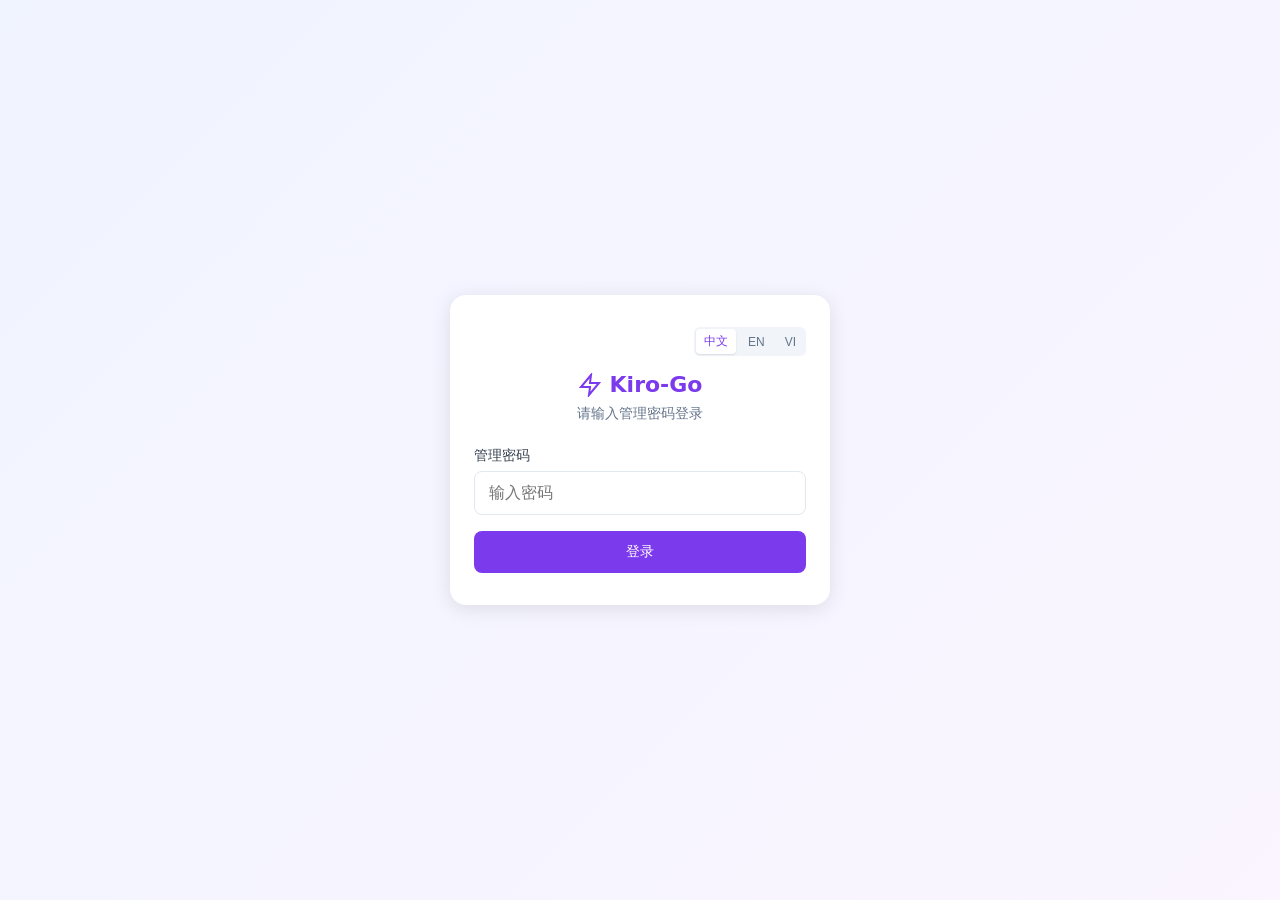
==== commit 6ddd2453: "fix(routing): preserve claude-sonnet-5.5 alias and support thinking suffix variants" ====
--- a/web/index-legacy.html
+++ b/web/index-legacy.html
@@ -5,6 +5,7 @@
     <meta charset="UTF-8">
     <meta name="viewport" content="width=device-width, initial-scale=1.0, maximum-scale=1.0, user-scalable=no">
     <title>Kiro-Go</title>
+    <link rel="icon" type="image/png" href="/admin/icon.png?v=20260724">
     <style>
         * {
             box-sizing: border-box;
@@ -855,6 +856,7 @@
                 <div class="lang-switch">
                     <button class="lang-btn" data-lang="zh" onclick="setLang('zh')">中文</button>
                     <button class="lang-btn" data-lang="en" onclick="setLang('en')">EN</button>
+                    <button class="lang-btn" data-lang="vi" onclick="setLang('vi')">VI</button>
                 </div>
             </div>
             <h1 class="logo"><svg viewBox="0 0 24 24" fill="none" stroke="currentColor" stroke-width="2">
@@ -880,6 +882,7 @@
                 <div class="lang-switch">
                     <button class="lang-btn" data-lang="zh" onclick="setLang('zh')">中文</button>
                     <button class="lang-btn" data-lang="en" onclick="setLang('en')">EN</button>
+                    <button class="lang-btn" data-lang="vi" onclick="setLang('vi')">VI</button>
                 </div>
                 <span class="badge badge-success" id="statusBadge" data-i18n="status.running"></span>
                 <span class="badge badge-info" id="versionBadge" style="cursor:pointer" onclick="checkUpdate(true)"></span>
@@ -922,6 +925,14 @@
                 <div class="card-header">
                     <span class="card-title" data-i18n="accounts.title"></span>
                     <div class="card-actions">
+                        <div class="routing-toggle" style="display:flex;align-items:center;gap:8px;cursor:pointer;user-select:none" title="" data-i18n-title="routing.modeTooltip">
+                            <span style="font-size:13px;color:#374151;font-weight:500" data-i18n="routing.switchLabel">Chia đều request</span>
+                            <label class="switch" style="margin:0">
+                                <input type="checkbox" id="routingModeToggleLegacy" onchange="toggleRoutingModeLegacy(this.checked)">
+                                <span class="slider"></span>
+                            </label>
+                            <span class="badge badge-warning" id="routingModeBadgeLegacy" style="font-size:11px">Sequential</span>
+                        </div>
                         <div class="privacy-toggle" style="display:flex;align-items:center;gap:8px;cursor:pointer;user-select:none">
                             <span style="font-size:13px;color:#374151;font-weight:500" data-i18n="privacy.label"></span>
                             <label class="switch" style="margin:0">
@@ -984,6 +995,29 @@
                         data-i18n="settings.allowOverUsageHint"></small>
                 </div>
                 <button class="btn btn-primary" onclick="saveOverUsageConfig()" data-i18n="common.save"></button>
+            </div>
+            <div class="card">
+                <div class="card-header"><span class="card-title" data-i18n="routing.settingsTitle"></span></div>
+                <div class="form-group">
+                    <label style="font-weight:600;margin-bottom:8px;display:block" data-i18n="routing.settingsLabel"></label>
+                    <div style="display:flex;flex-direction:column;gap:10px">
+                        <label style="display:flex;align-items:flex-start;gap:8px;cursor:pointer">
+                            <input type="radio" name="accountRoutingModeRadioLegacy" value="sequential" id="routingModeRadioSeqLegacy">
+                            <div>
+                                <div style="font-weight:500" data-i18n="routing.modeSequentialTitle"></div>
+                                <small style="color:#64748b;font-size:12px" data-i18n="routing.modeSequentialDesc"></small>
+                            </div>
+                        </label>
+                        <label style="display:flex;align-items:flex-start;gap:8px;cursor:pointer">
+                            <input type="radio" name="accountRoutingModeRadioLegacy" value="round_robin" id="routingModeRadioRRLegacy">
+                            <div>
+                                <div style="font-weight:500" data-i18n="routing.modeRoundRobinTitle"></div>
+                                <small style="color:#64748b;font-size:12px" data-i18n="routing.modeRoundRobinDesc"></small>
+                            </div>
+                        </label>
+                    </div>
+                </div>
+                <button class="btn btn-primary" onclick="saveRoutingModeLegacy()" data-i18n="common.save"></button>
             </div>
             <div class="card">
                 <div class="card-header"><span class="card-title" data-i18n="settings.thinkingSettings"></span></div>
@@ -1218,7 +1252,16 @@
                 'settings.usageSettings': '用量控制',
                 'settings.allowOverUsage': '允许超额使用',
                 'settings.allowOverUsageHint': '开启后，即使账号额度用尽也会继续使用该账号处理请求，不再因余额不足而报错',
-                'settings.overUsageSaved': '超额使用设置已保存',
+                                'settings.overUsageSaved': '超额使用设置已保存',
+                'routing.title': '账号路由模式',
+                'routing.switchLabel': '轮询均衡',
+                'routing.modeTooltip': '开启后轮询均衡分配请求至各账号/API Key；关闭后顺序用尽单个账号额度后再切换',
+                'routing.settingsTitle': '账号路由负载均衡策略',
+                'routing.settingsLabel': '账号池请求分发策略：',
+                'routing.modeSequentialTitle': '顺序填充 (Sequential - 默认)',
+                'routing.modeSequentialDesc': '优先将所有请求发送至第一个可用账号，直到该账号额度用尽或冷却/故障后再顺延切换至下一个账号。',
+                'routing.modeRoundRobinTitle': '轮询均衡 (Round-Robin - 均衡请求)',
+                'routing.modeRoundRobinDesc': '将请求依次均匀分配至各可用账号和 API Key，避免单个账号过载，保持账号列表平滑。',
                 'settings.thinkingSettings': 'Thinking 模式设置',
                 'settings.thinkingSuffix': '触发后缀',
                 'settings.thinkingSuffixHint': '模型名称加此后缀即启用思考模式，如 claude-sonnet-4.5-thinking',
@@ -1306,6 +1349,21 @@
                 'modal.builderIdDesc': '通过 AWS Builder ID 授权登录添加个人账号',
                 'modal.iamTitle': 'IAM Identity Center (企业 SSO) 登录',
                 'modal.iamDesc': '通过 IAM Identity Center (企业 SSO) 授权添加企业账号',
+                'modal.microsoftTitle': 'Microsoft Enterprise SSO 登录',
+                'modal.microsoftDesc': '通过 Microsoft Entra ID 企业账号授权登录 Kiro',
+                'microsoft.instructions': '登录流程与 IAM 企业 SSO 一致：打开登录页；浏览器跳转到 localhost 失败后，复制地址栏中的完整回调 URL 并粘贴到下方。服务不会监听或暴露 3128 端口。',
+                'microsoft.loginUrl': '登录地址',
+                'microsoft.callbackUrl': '回调 URL',
+                'microsoft.callbackPlaceholder': 'http://localhost:3128/...（请粘贴完整地址）',
+                'microsoft.start': '开始登录',
+                'microsoft.continue': '继续登录',
+                'microsoft.callbackRequired': '请先粘贴完整的回调 URL',
+                'microsoft.kiroPrompt': '完成 Kiro 登录后，复制浏览器地址栏中的完整 localhost 回调 URL。',
+                'microsoft.providerPrompt': '继续完成 Microsoft 登录，再复制新的完整 localhost 回调 URL。',
+                'microsoft.selectProfile': '选择 Kiro Profile',
+                'microsoft.profileHint': '该 Microsoft 账号关联了多个 Kiro Profile，请选择要添加的一个。',
+                'microsoft.confirmProfile': '确认添加',
+                'microsoft.success': 'Microsoft Enterprise SSO 登录成功',
                 'modal.ssoTitle': 'SSO Token',
                 'modal.ssoDesc': '通过浏览器 x-amz-sso_authn Token 添加账号',
                 'modal.localTitle': 'Kiro 本地缓存',
@@ -1503,7 +1561,16 @@
                 'settings.usageSettings': 'Usage Control',
                 'settings.allowOverUsage': 'Allow Over-Usage',
                 'settings.allowOverUsageHint': 'When enabled, accounts will continue to serve requests even after their quota is exhausted',
-                'settings.overUsageSaved': 'Over-usage settings saved',
+                                'settings.overUsageSaved': 'Over-usage settings saved',
+                'routing.title': 'Account Routing Mode',
+                'routing.switchLabel': 'Round-Robin',
+                'routing.modeTooltip': 'Toggle ON to distribute requests evenly across accounts/API keys (Round-Robin). Toggle OFF to exhaust each account before moving to the next (Sequential).',
+                'routing.settingsTitle': 'Account Routing Strategy (Load Balancing)',
+                'routing.settingsLabel': 'Request dispatch strategy across account pool:',
+                'routing.modeSequentialTitle': 'Sequential (Fill-First - Default)',
+                'routing.modeSequentialDesc': 'Sends all requests to one account until its quota is exhausted or encounters error/cooldown, then moves to the next.',
+                'routing.modeRoundRobinTitle': 'Round-Robin (Balanced Load)',
+                'routing.modeRoundRobinDesc': 'Distributes requests evenly across all available accounts and API keys for a smooth, balanced account pool.',
                 'settings.thinkingSettings': 'Thinking Mode Settings',
                 'settings.thinkingSuffix': 'Trigger Suffix',
                 'settings.thinkingSuffixHint': 'Add this suffix to model name to enable thinking mode, e.g. claude-sonnet-4.5-thinking',
@@ -1587,6 +1654,21 @@
                 'modal.builderIdDesc': 'Add personal account via AWS Builder ID authorization',
                 'modal.iamTitle': 'IAM Identity Center (Enterprise SSO)',
                 'modal.iamDesc': 'Add enterprise account via IAM Identity Center SSO',
+                'modal.microsoftTitle': 'Microsoft Enterprise SSO',
+                'modal.microsoftDesc': 'Authorize a Kiro enterprise account with Microsoft Entra ID',
+                'microsoft.instructions': 'This follows the IAM Enterprise SSO interaction: open the sign-in page; when the browser cannot reach localhost, copy the complete callback URL from the address bar and paste it below. The service does not listen on or expose port 3128.',
+                'microsoft.loginUrl': 'Sign-in URL',
+                'microsoft.callbackUrl': 'Callback URL',
+                'microsoft.callbackPlaceholder': 'http://localhost:3128/... (paste the complete URL)',
+                'microsoft.start': 'Start sign-in',
+                'microsoft.continue': 'Continue',
+                'microsoft.callbackRequired': 'Paste the complete callback URL first',
+                'microsoft.kiroPrompt': 'After Kiro sign-in, copy the complete localhost callback URL from the browser address bar.',
+                'microsoft.providerPrompt': 'Complete Microsoft sign-in, then copy the new complete localhost callback URL.',
+                'microsoft.selectProfile': 'Select Kiro Profile',
+                'microsoft.profileHint': 'This Microsoft account has multiple Kiro profiles. Select the one to add.',
+                'microsoft.confirmProfile': 'Add selected profile',
+                'microsoft.success': 'Microsoft Enterprise SSO sign-in succeeded',
                 'modal.ssoTitle': 'SSO Token',
                 'modal.ssoDesc': 'Add account via browser x-amz-sso_authn token',
                 'modal.localTitle': 'Kiro Local Cache',
@@ -2077,7 +2159,6 @@
                     '<div class="account-stat"><div class="account-stat-value">' + (a.requestCount || 0) + '</div><div class="account-stat-label">' + t('accounts.requests') + '</div></div>' +
                     '<div class="account-stat"><div class="account-stat-value">' + formatNum(a.totalTokens || 0) + '</div><div class="account-stat-label">' + t('accounts.tokens') + '</div></div>' +
                     '<div class="account-stat"><div class="account-stat-value">' + (a.totalCredits || 0).toFixed(1) + '</div><div class="account-stat-label">' + t('accounts.credits') + '</div></div>' +
-                    '<div class="account-stat"><div class="account-stat-value">' + formatTokenExpiry(a.expiresAt) + '</div><div class="account-stat-label">' + t('accounts.expiry') + '</div></div>' +
                     '<div class="account-stat"><div class="account-stat-value"><select onchange="quickSetWeight(\'' + a.id + '\',this.value)" style="width:52px;padding:1px 2px;border:1px solid #e2e8f0;border-radius:4px;font-size:12px;text-align:center;cursor:pointer;background:#fff">' +
                     [0,1,2,3,4,5].map(w => '<option value="' + w + '"' + (weightVal === w ? ' selected' : '') + '>' + w + '</option>').join('') +
                     '</select></div><div class="account-stat-label">' + t('accounts.weight') + '</div></div>' +
@@ -2113,8 +2194,10 @@
 
         function formatAuthMethod(method) {
             if (!method) return '-';
-            if (method === 'idc') return 'Enterprise';
-            if (method === 'social') return 'Social';
+            const normalized = String(method).toLowerCase();
+            if (normalized === 'external_idp' || normalized === 'azuread') return t('modal.microsoftTitle');
+            if (normalized === 'idc') return 'Enterprise';
+            if (normalized === 'social') return 'Social';
             return method;
         }
         function getStatusBadge(a) {
@@ -2379,7 +2462,7 @@
                     models.map(function(m) { return '<option value="' + m + '">' + m + '</option>'; }).join('') +
                     '</select>';
             } else {
-                inputHtml = '<input type="text" id="testModelChoice" placeholder="claude-sonnet-4" value="claude-sonnet-4" style="width:100%;padding:6px 8px;border:1px solid #e2e8f0;border-radius:6px;font-size:13px;box-sizing:border-box;">';
+                inputHtml = '<input type="text" id="testModelChoice" placeholder="claude-sonnet-5.5" value="claude-sonnet-5.5" style="width:100%;padding:6px 8px;border:1px solid #e2e8f0;border-radius:6px;font-size:13px;box-sizing:border-box;">';
             }
             const popover = document.createElement('div');
             popover.id = 'testModelPopover';
@@ -2401,7 +2484,7 @@
         }
         async function confirmTestAccount(id) {
             const choice = document.getElementById('testModelChoice');
-            const model = (choice ? choice.value.trim() : '') || 'claude-sonnet-4';
+            const model = (choice ? choice.value.trim() : '') || 'claude-sonnet-5.5';
             closeTestModelPopover();
             await runTestAccount(id, model);
         }
@@ -2468,12 +2551,58 @@
                 if (acc) acc.weight = weight;
             } catch (e) { /* silent */ }
         }
+        let currentRoutingModeLegacy = 'sequential';
+        function updateRoutingModeLegacyUI(mode) {
+            currentRoutingModeLegacy = mode === 'round_robin' ? 'round_robin' : 'sequential';
+            const isRR = currentRoutingModeLegacy === 'round_robin';
+            const toggle = document.getElementById('routingModeToggleLegacy');
+            if (toggle) toggle.checked = isRR;
+            const badge = document.getElementById('routingModeBadgeLegacy');
+            if (badge) {
+                badge.textContent = isRR ? 'Round-Robin' : 'Sequential';
+                badge.className = 'badge ' + (isRR ? 'badge-info' : 'badge-warning');
+            }
+            const rSeq = document.getElementById('routingModeRadioSeqLegacy');
+            if (rSeq) rSeq.checked = !isRR;
+            const rRR = document.getElementById('routingModeRadioRRLegacy');
+            if (rRR) rRR.checked = isRR;
+        }
+
+        async function toggleRoutingModeLegacy(isRR) {
+            const mode = isRR ? 'round_robin' : 'sequential';
+            try {
+                const res = await fetch('/admin/api/routing/mode', {
+                    method: 'POST',
+                    headers: { 'Content-Type': 'application/json', 'X-Admin-Password': password },
+                    body: JSON.stringify({ mode })
+                });
+                const d = await res.json();
+                if (d.success) {
+                    updateRoutingModeLegacyUI(mode);
+                } else {
+                    updateRoutingModeLegacyUI(currentRoutingModeLegacy);
+                    alert(t('common.saveFailed') + ': ' + (d.error || ''));
+                }
+            } catch (e) {
+                updateRoutingModeLegacyUI(currentRoutingModeLegacy);
+                alert(t('common.saveFailed'));
+            }
+        }
+
+        async function saveRoutingModeLegacy() {
+            const rRR = document.getElementById('routingModeRadioRRLegacy');
+            const isRR = rRR && rRR.checked;
+            await toggleRoutingModeLegacy(isRR);
+            alert(t('detail.saved'));
+        }
+
         async function loadSettings() {
             const res = await fetch('/admin/api/settings', { headers: { 'X-Admin-Password': password } });
             const d = await res.json();
             document.getElementById('requireApiKey').checked = d.requireApiKey;
             document.getElementById('apiKeyInput').value = d.apiKey || '';
             document.getElementById('allowOverUsage').checked = d.allowOverUsage || false;
+            updateRoutingModeLegacyUI(d.accountRoutingMode || 'sequential');
             loadThinkingConfig();
             loadEndpointConfig();
             loadProxyConfig();
@@ -2740,6 +2869,7 @@
                     '<div style="display:flex;flex-direction:column;gap:12px">' +
                     '<div class="card" style="margin:0;cursor:pointer;border:2px solid transparent;transition:border-color 0.2s" onclick="showModal(\'builderid\')" onmouseover="this.style.borderColor=\'#7c3aed\'" onmouseout="this.style.borderColor=\'transparent\'"><div style="font-weight:600;margin-bottom:6px">' + t('modal.builderIdTitle') + '</div><div style="font-size:13px;color:#64748b">' + t('modal.builderIdDesc') + '</div></div>' +
                     '<div class="card" style="margin:0;cursor:pointer;border:2px solid transparent;transition:border-color 0.2s" onclick="showModal(\'iam\')" onmouseover="this.style.borderColor=\'#7c3aed\'" onmouseout="this.style.borderColor=\'transparent\'"><div style="font-weight:600;margin-bottom:6px">' + t('modal.iamTitle') + '</div><div style="font-size:13px;color:#64748b">' + t('modal.iamDesc') + '</div></div>' +
+                    '<div class="card" style="margin:0;cursor:pointer;border:2px solid transparent;transition:border-color 0.2s" onclick="showModal(\'microsoft\')" onmouseover="this.style.borderColor=\'#7c3aed\'" onmouseout="this.style.borderColor=\'transparent\'"><div style="font-weight:600;margin-bottom:6px">' + t('modal.microsoftTitle') + '</div><div style="font-size:13px;color:#64748b">' + t('modal.microsoftDesc') + '</div></div>' +
                     '<div class="card" style="margin:0;cursor:pointer;border:2px solid transparent;transition:border-color 0.2s" onclick="showModal(\'sso\')" onmouseover="this.style.borderColor=\'#7c3aed\'" onmouseout="this.style.borderColor=\'transparent\'"><div style="font-weight:600;margin-bottom:6px">' + t('modal.ssoTitle') + '</div><div style="font-size:13px;color:#64748b">' + t('modal.ssoDesc') + '</div></div>' +
                     '<div class="card" style="margin:0;cursor:pointer;border:2px solid transparent;transition:border-color 0.2s" onclick="showModal(\'local\')" onmouseover="this.style.borderColor=\'#7c3aed\'" onmouseout="this.style.borderColor=\'transparent\'"><div style="font-weight:600;margin-bottom:6px">' + t('modal.localTitle') + '</div><div style="font-size:13px;color:#64748b">' + t('modal.localDesc') + '</div></div>' +
                     '<div class="card" style="margin:0;cursor:pointer;border:2px solid transparent;transition:border-color 0.2s" onclick="showModal(\'credentials\')" onmouseover="this.style.borderColor=\'#7c3aed\'" onmouseout="this.style.borderColor=\'transparent\'"><div style="font-weight:600;margin-bottom:6px">' + t('modal.credentialsTitle') + '</div><div style="font-size:13px;color:#64748b">' + t('modal.credentialsDesc') + '</div></div>' +
@@ -2789,6 +2919,19 @@
                     '<div class="form-group"><label>' + t('sso.tokenLabel') + ' <span style="font-weight:normal;color:#64748b;font-size:12px">' + t('sso.tokenHint') + '</span></label><textarea id="ssoToken" placeholder="' + t('sso.tokenPlaceholder') + '" style="min-height:120px"></textarea></div>' +
                     '<div class="form-group"><label>Region</label><input type="text" id="ssoRegion" value="us-east-1"></div>' +
                     '<div class="modal-footer"><button class="btn btn-secondary" onclick="showModal(\'add\')">' + t('common.back') + '</button><button class="btn btn-primary" onclick="importSsoToken()">' + t('common.add') + '</button></div>';
+            } else if (type === 'microsoft') {
+                title.textContent = t('modal.microsoftTitle');
+                body.innerHTML =
+                    '<p style="font-size:13px;color:#64748b;margin-bottom:12px">' + t('modal.microsoftDesc') + '</p>' +
+                    '<div class="message" style="background:#eff6ff;color:#1e40af;font-size:12px;line-height:1.6;margin-bottom:16px">' + t('microsoft.instructions') + '</div>' +
+                    '<div id="microsoftLoginStep" class="hidden">' +
+                    '<div class="form-group"><label>' + t('microsoft.loginUrl') + '</label><div class="endpoint" style="margin-bottom:0"><span id="microsoftAuthUrl" style="font-size:11px;word-break:break-all"></span></div>' +
+                    '<div style="display:flex;gap:8px;margin-top:8px"><button class="btn btn-sm btn-secondary" style="flex:1" onclick="window.open(document.getElementById(\'microsoftAuthUrl\').textContent,\'_blank\',\'noopener\')">' + t('builderid.open') + '</button><button class="btn btn-sm btn-secondary" style="flex:1" onclick="copyMicrosoftAuthUrl()">' + t('common.copy') + '</button></div></div>' +
+                    '<p id="microsoftPrompt" style="color:#16a34a;margin:12px 0;font-size:13px"></p>' +
+                    '<div class="form-group"><label>' + t('microsoft.callbackUrl') + '</label><input type="text" id="microsoftCallback" autocomplete="off" placeholder="' + t('microsoft.callbackPlaceholder') + '"></div>' +
+                    '</div>' +
+                    '<div id="microsoftProfileStep" class="hidden"></div>' +
+                    '<div class="modal-footer" id="microsoftFooter"><button class="btn btn-secondary" onclick="cancelMicrosoftSsoAndBack()">' + t('common.back') + '</button><button class="btn btn-primary" id="microsoftBtn" onclick="advanceMicrosoftSso()">' + t('microsoft.start') + '</button></div>';
             } else if (type === 'iam') {
                 title.textContent = t('modal.iamTitle');
                 body.innerHTML =
@@ -2802,6 +2945,7 @@
         }
         function closeModal() {
             document.getElementById('addModal').classList.remove('active');
+            cancelMicrosoftSso(false);
             iamSession = '';
             if (builderIdPollTimer) { clearTimeout(builderIdPollTimer); builderIdPollTimer = null; }
             builderIdSession = '';
@@ -2850,13 +2994,21 @@
                     items = json.accounts.map(a => {
                         const c = a.credentials || {};
                         return {
+                            id: a.id,
+                            email: a.email,
+                            userId: a.userId,
+                            nickname: a.nickname,
+                            profileArn: a.profileArn || c.profileArn,
+                            accessToken: c.accessToken || a.accessToken,
                             refreshToken: c.refreshToken || a.refreshToken,
                             clientId: c.clientId || a.clientId,
                             clientSecret: c.clientSecret || a.clientSecret,
                             region: c.region || a.region,
-                            // 不传 accessToken，强制后端用 refreshToken 刷新获取新 token
                             authMethod: c.authMethod || a.authMethod,
-                            provider: c.provider || a.provider || a.idp
+                            provider: c.provider || a.provider || a.idp,
+                            tokenEndpoint: c.tokenEndpoint || a.tokenEndpoint,
+                            issuerUrl: c.issuerUrl || a.issuerUrl,
+                            scopes: c.scopes || a.scopes
                         };
                     });
                 } else {
@@ -2865,20 +3017,44 @@
                 let success = 0, failed = 0, errors = [], newIds = [];
                 for (const item of items) {
                     if (!item.refreshToken) { failed++; errors.push('missing refreshToken'); continue; }
-                    // 映射 authMethod: IdC/idc -> idc, social -> social
-                    let authMethod = item.authMethod || '';
-                    if (item.clientId && item.clientSecret) {
+                    let authMethod = String(item.authMethod || '').toLowerCase();
+                    const providerName = String(item.provider || '').toLowerCase();
+                    const externalAliases = ['external_idp', 'external-idp', 'external', 'microsoft', 'm365', 'office365', 'azure', 'azuread', 'azure-ad', 'azure_ad', 'entra', 'entra-id'];
+                    const isExternal = externalAliases.includes(authMethod) ||
+                        externalAliases.includes(providerName) ||
+                        !!item.tokenEndpoint || !!item.issuerUrl;
+                    if (isExternal) {
+                        authMethod = 'external_idp';
+                    } else if (item.clientId && item.clientSecret) {
                         authMethod = 'idc';
-                    } else if (!authMethod || authMethod === 'social') {
+                    } else if (authMethod === 'social' || authMethod === 'google' || authMethod === 'github') {
                         authMethod = 'social';
+                    } else if (!authMethod) {
+                        authMethod = '';
                     } else {
-                        authMethod = authMethod.toLowerCase() === 'idc' ? 'idc' : 'social';
+                        authMethod = authMethod === 'idc' ? 'idc' : 'social';
                     }
-                    // 映射 provider
                     let provider = item.provider || '';
                     if (!provider && authMethod === 'social') provider = 'Google';
                     if (!provider && authMethod === 'idc') provider = 'BuilderId';
-                    const payload = { refreshToken: item.refreshToken, accessToken: item.accessToken || '', clientId: item.clientId || '', clientSecret: item.clientSecret || '', authMethod: authMethod, provider: provider, region: item.region || 'us-east-1' };
+                    if (!provider && authMethod === 'external_idp') provider = 'AzureAD';
+                    const payload = {
+                        id: item.id || '',
+                        email: item.email || '',
+                        userId: item.userId || '',
+                        nickname: item.nickname || '',
+                        profileArn: item.profileArn || '',
+                        refreshToken: item.refreshToken,
+                        accessToken: item.accessToken || '',
+                        clientId: item.clientId || '',
+                        clientSecret: item.clientSecret || '',
+                        authMethod: authMethod,
+                        provider: provider,
+                        region: item.region || 'us-east-1',
+                        tokenEndpoint: item.tokenEndpoint || '',
+                        issuerUrl: item.issuerUrl || '',
+                        scopes: item.scopes || ''
+                    };
                     try {
                         const res = await fetch('/admin/api/auth/credentials', { method: 'POST', headers: { 'Content-Type': 'application/json', 'X-Admin-Password': password }, body: JSON.stringify(payload) });
                         const d = await res.json();
@@ -2952,6 +3128,200 @@
             builderIdSession = '';
             showModal('add');
         }
+
+        let microsoftSession = '';
+        let microsoftSelection = '';
+        let microsoftProfiles = [];
+        let microsoftGeneration = 0;
+        let microsoftBusy = false;
+
+        function setMicrosoftBusy(busy) {
+            microsoftBusy = busy;
+            const button = document.getElementById('microsoftBtn') || document.getElementById('microsoftProfileBtn');
+            if (button) button.disabled = busy;
+            document.querySelectorAll('#microsoftFooter .btn-secondary').forEach(button => {
+                button.disabled = busy;
+            });
+        }
+
+        function discardStaleMicrosoftSso(sessionId, selectionId) {
+            if (!sessionId && !selectionId) return;
+            fetch('/admin/api/auth/microsoft-sso/cancel', {
+                method: 'POST',
+                headers: { 'Content-Type': 'application/json', 'X-Admin-Password': password },
+                body: JSON.stringify({ sessionId: sessionId || '', selectionId: selectionId || '' })
+            }).catch(() => { });
+        }
+
+        async function cancelMicrosoftSso(returnToAdd) {
+            const sessionId = microsoftSession;
+            const selectionId = microsoftSelection;
+            microsoftGeneration++;
+            microsoftSession = '';
+            microsoftSelection = '';
+            microsoftProfiles = [];
+            microsoftBusy = false;
+            if (returnToAdd) showModal('add');
+            if (!sessionId && !selectionId) return;
+            try {
+                await fetch('/admin/api/auth/microsoft-sso/cancel', {
+                    method: 'POST',
+                    headers: { 'Content-Type': 'application/json', 'X-Admin-Password': password },
+                    body: JSON.stringify({ sessionId, selectionId })
+                });
+            } catch (_) { }
+        }
+
+        function cancelMicrosoftSsoAndBack() {
+            cancelMicrosoftSso(true);
+        }
+
+        function copyMicrosoftAuthUrl() {
+            const value = document.getElementById('microsoftAuthUrl')?.textContent || '';
+            if (!value) return;
+            navigator.clipboard.writeText(value).then(() => alert(t('common.copied')));
+        }
+
+        function showMicrosoftLoginStep(authorizeUrl, promptKey) {
+            document.getElementById('microsoftLoginStep').classList.remove('hidden');
+            document.getElementById('microsoftProfileStep').classList.add('hidden');
+            document.getElementById('microsoftAuthUrl').textContent = authorizeUrl;
+            document.getElementById('microsoftPrompt').textContent = t(promptKey);
+            document.getElementById('microsoftCallback').value = '';
+            document.getElementById('microsoftBtn').textContent = t('microsoft.continue');
+        }
+
+        async function advanceMicrosoftSso() {
+            if (microsoftBusy) return;
+            if (!microsoftSession) {
+                const generation = ++microsoftGeneration;
+                setMicrosoftBusy(true);
+                try {
+                    const res = await fetch('/admin/api/auth/microsoft-sso/start', {
+                        method: 'POST',
+                        headers: { 'Content-Type': 'application/json', 'X-Admin-Password': password },
+                        body: '{}'
+                    });
+                    const data = await res.json();
+                    if (generation !== microsoftGeneration) {
+                        discardStaleMicrosoftSso(data.sessionId || '', data.selectionId || '');
+                        return;
+                    }
+                    if (!res.ok || !data.sessionId || !data.authorizeUrl) {
+                        alert(t('common.failed') + ': ' + (data.error || ''));
+                        return;
+                    }
+                    microsoftSession = data.sessionId;
+                    showMicrosoftLoginStep(data.authorizeUrl, 'microsoft.kiroPrompt');
+                } catch (error) {
+                    if (generation === microsoftGeneration) alert(t('common.failed') + ': ' + error.message);
+                } finally {
+                    if (generation === microsoftGeneration) setMicrosoftBusy(false);
+                }
+                return;
+            }
+
+            const callbackInput = document.getElementById('microsoftCallback');
+            const callbackUrl = callbackInput?.value.trim() || '';
+            if (!callbackUrl) {
+                alert(t('microsoft.callbackRequired'));
+                callbackInput?.focus();
+                return;
+            }
+            const generation = microsoftGeneration;
+            const sessionId = microsoftSession;
+            setMicrosoftBusy(true);
+            try {
+                const res = await fetch('/admin/api/auth/microsoft-sso/complete', {
+                    method: 'POST',
+                    headers: { 'Content-Type': 'application/json', 'X-Admin-Password': password },
+                    body: JSON.stringify({ sessionId, callbackUrl })
+                });
+                const data = await res.json();
+                if (generation !== microsoftGeneration) {
+                    discardStaleMicrosoftSso(sessionId, data.selectionId || '');
+                    return;
+                }
+                if (!res.ok || data.error) {
+                    alert(t('common.failed') + ': ' + (data.error || ''));
+                    return;
+                }
+                if (data.requiresProfileSelection) {
+                    microsoftSelection = data.selectionId || '';
+                    renderMicrosoftProfiles(data.profiles || []);
+                    return;
+                }
+                if (data.authorizeUrl) {
+                    showMicrosoftLoginStep(data.authorizeUrl, 'microsoft.providerPrompt');
+                    return;
+                }
+                if (data.success && data.account) {
+                    finishMicrosoftSso(data.account);
+                }
+            } catch (error) {
+                if (generation === microsoftGeneration) alert(t('common.failed') + ': ' + error.message);
+            } finally {
+                if (generation === microsoftGeneration) setMicrosoftBusy(false);
+            }
+        }
+
+        function renderMicrosoftProfiles(profiles) {
+            microsoftProfiles = Array.isArray(profiles) ? profiles.slice() : [];
+            const step = document.getElementById('microsoftProfileStep');
+            document.getElementById('microsoftLoginStep').classList.add('hidden');
+            step.classList.remove('hidden');
+            const options = microsoftProfiles.map((profile, index) => {
+                const label = (profile.name || profile.arn || t('microsoft.selectProfile')) +
+                    (profile.region ? ' (' + profile.region + ')' : '');
+                return '<option value="' + index + '">' + escapeHtml(label) + '</option>';
+            }).join('');
+            step.innerHTML =
+                '<p style="font-size:13px;color:#64748b;margin-bottom:12px">' + t('microsoft.profileHint') + '</p>' +
+                '<div class="form-group"><label>' + t('microsoft.selectProfile') + '</label><select id="microsoftProfileSelect">' + options + '</select></div>';
+            document.getElementById('microsoftFooter').innerHTML =
+                '<button class="btn btn-secondary" onclick="cancelMicrosoftSsoAndBack()">' + t('common.back') + '</button>' +
+                '<button class="btn btn-primary" id="microsoftProfileBtn" onclick="selectMicrosoftProfile()">' + t('microsoft.confirmProfile') + '</button>';
+        }
+
+        async function selectMicrosoftProfile() {
+            if (microsoftBusy || !microsoftSelection) return;
+            const index = Number(document.getElementById('microsoftProfileSelect')?.value || 0);
+            const profile = microsoftProfiles[index];
+            if (!profile?.arn) return;
+            const generation = microsoftGeneration;
+            setMicrosoftBusy(true);
+            try {
+                const res = await fetch('/admin/api/auth/microsoft-sso/select-profile', {
+                    method: 'POST',
+                    headers: { 'Content-Type': 'application/json', 'X-Admin-Password': password },
+                    body: JSON.stringify({ selectionId: microsoftSelection, profileArn: profile.arn })
+                });
+                const data = await res.json();
+                if (generation !== microsoftGeneration) return;
+                if (!res.ok || !data.success) {
+                    alert(t('common.failed') + ': ' + (data.error || ''));
+                    return;
+                }
+                microsoftSelection = '';
+                finishMicrosoftSso(data.account);
+            } catch (error) {
+                if (generation === microsoftGeneration) alert(t('common.failed') + ': ' + error.message);
+            } finally {
+                if (generation === microsoftGeneration) setMicrosoftBusy(false);
+            }
+        }
+
+        function finishMicrosoftSso(account) {
+            microsoftSession = '';
+            microsoftSelection = '';
+            microsoftProfiles = [];
+            closeModal();
+            loadAccounts();
+            loadStats();
+            alert(t('microsoft.success') + ': ' + (account?.email || account?.id || ''));
+            autoRefreshNewAccount(account?.id);
+        }
+
         let iamSession = '';
         async function startIamSso() {
             if (iamSession) {
@@ -2971,6 +3341,9 @@
             }
         }
         setInterval(() => { if (!document.getElementById('mainPage').classList.contains('hidden')) loadStats(); }, 10000);
+        document.getElementById('addModal').addEventListener('click', event => {
+            if (event.target === event.currentTarget) closeModal();
+        });
 
         // ==================== 版本检查 ====================
         let currentVersion = '';
